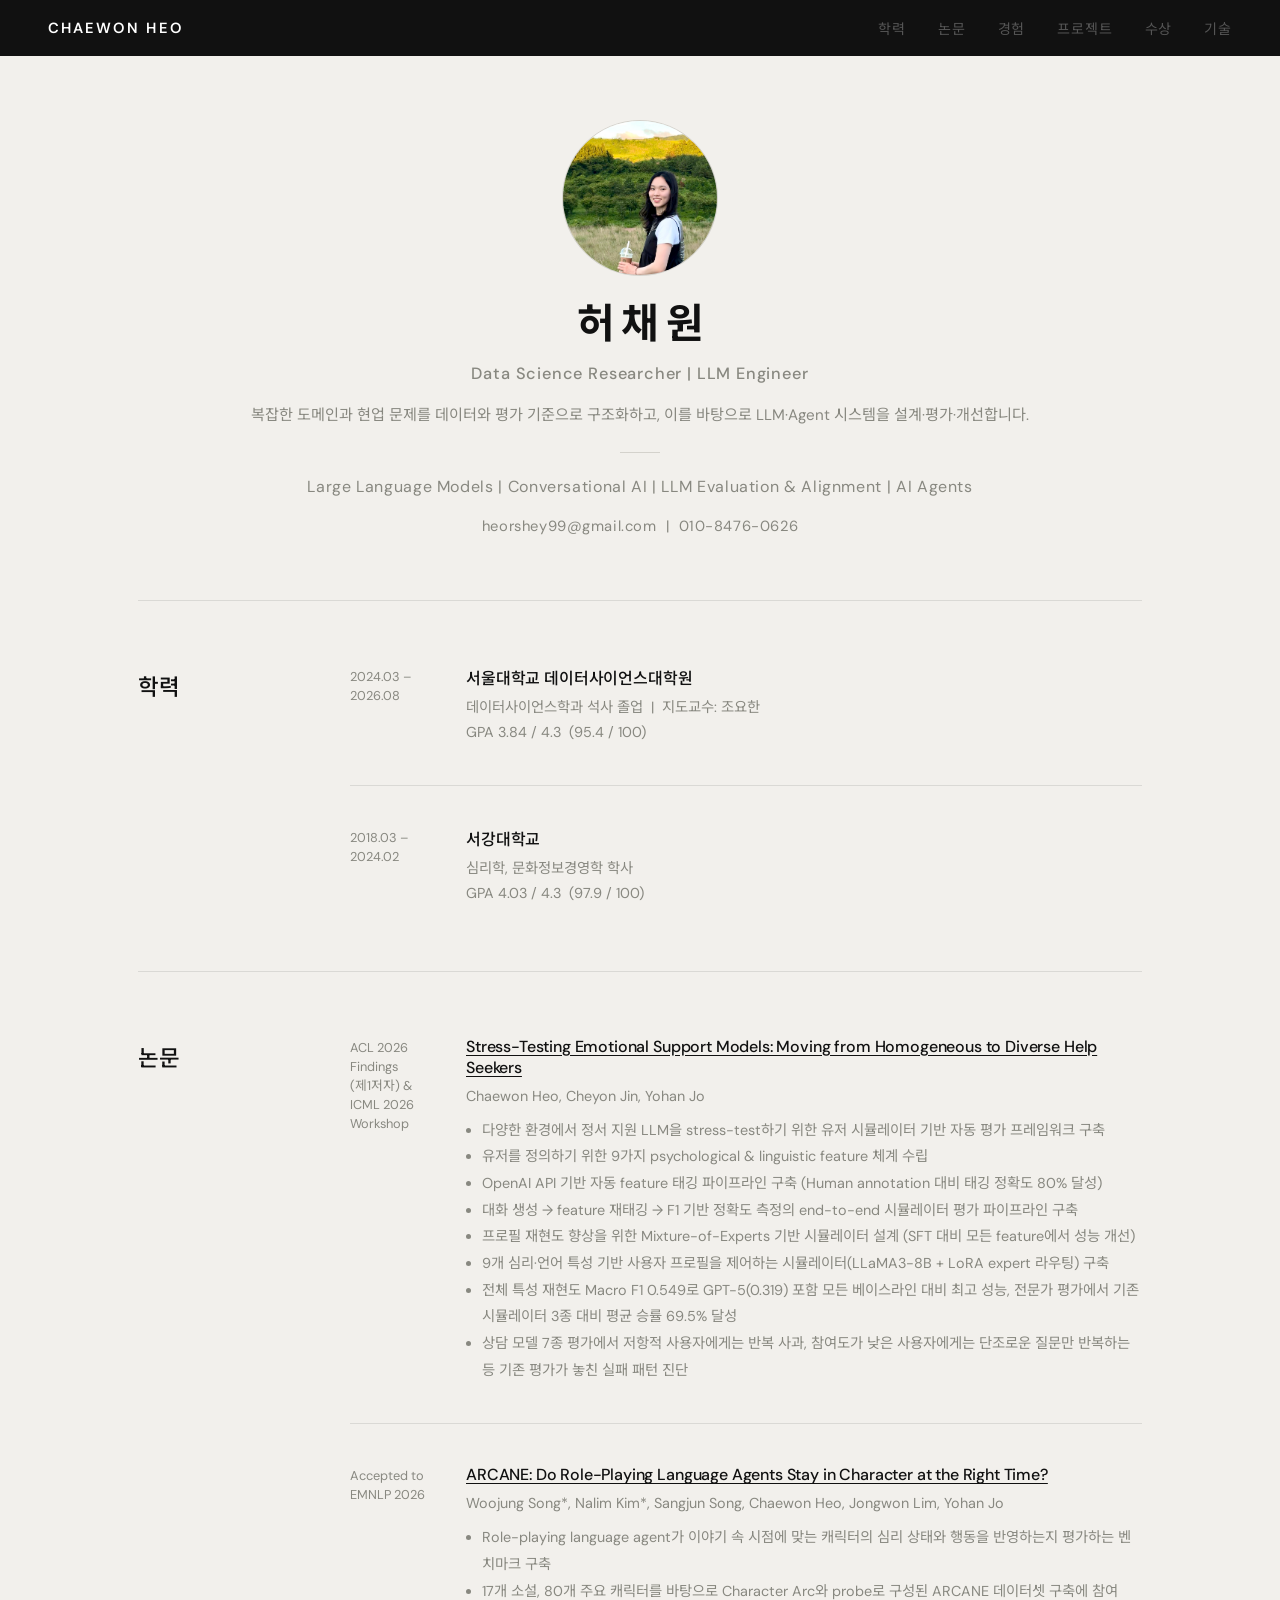
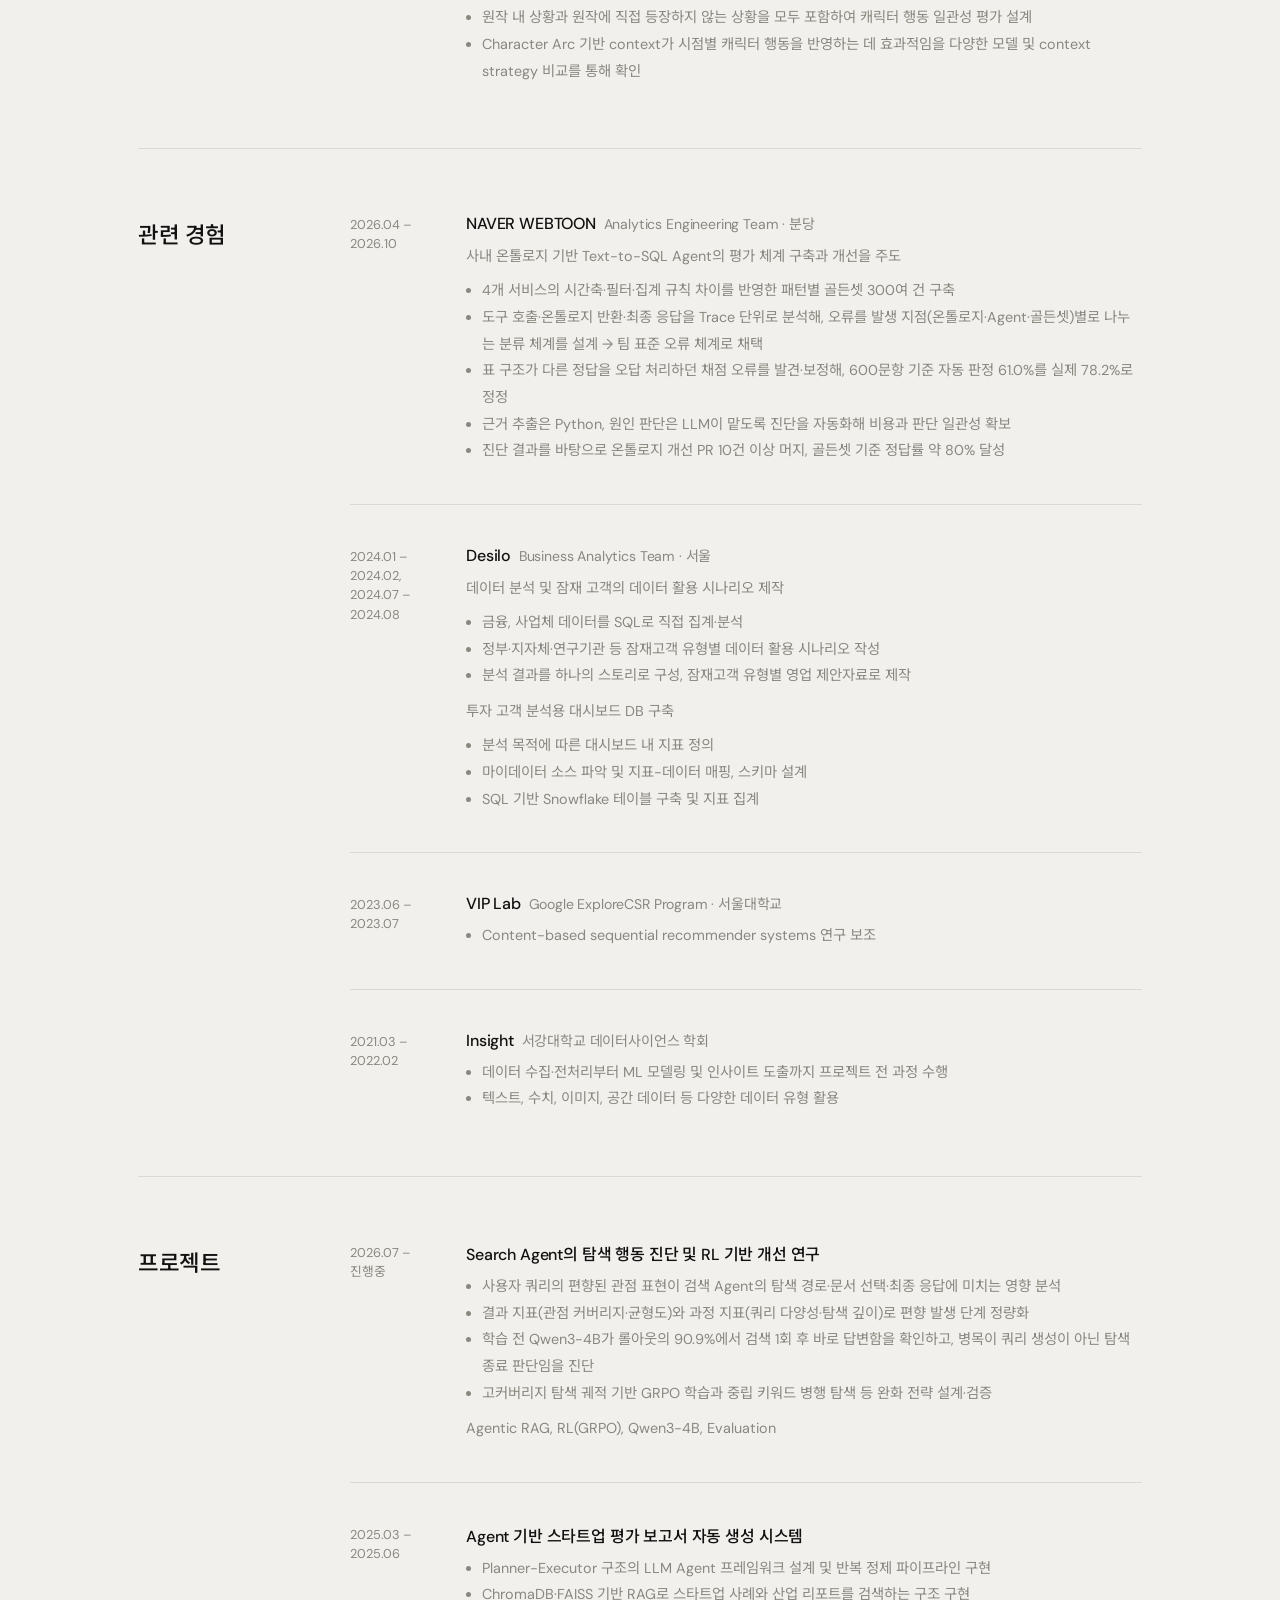
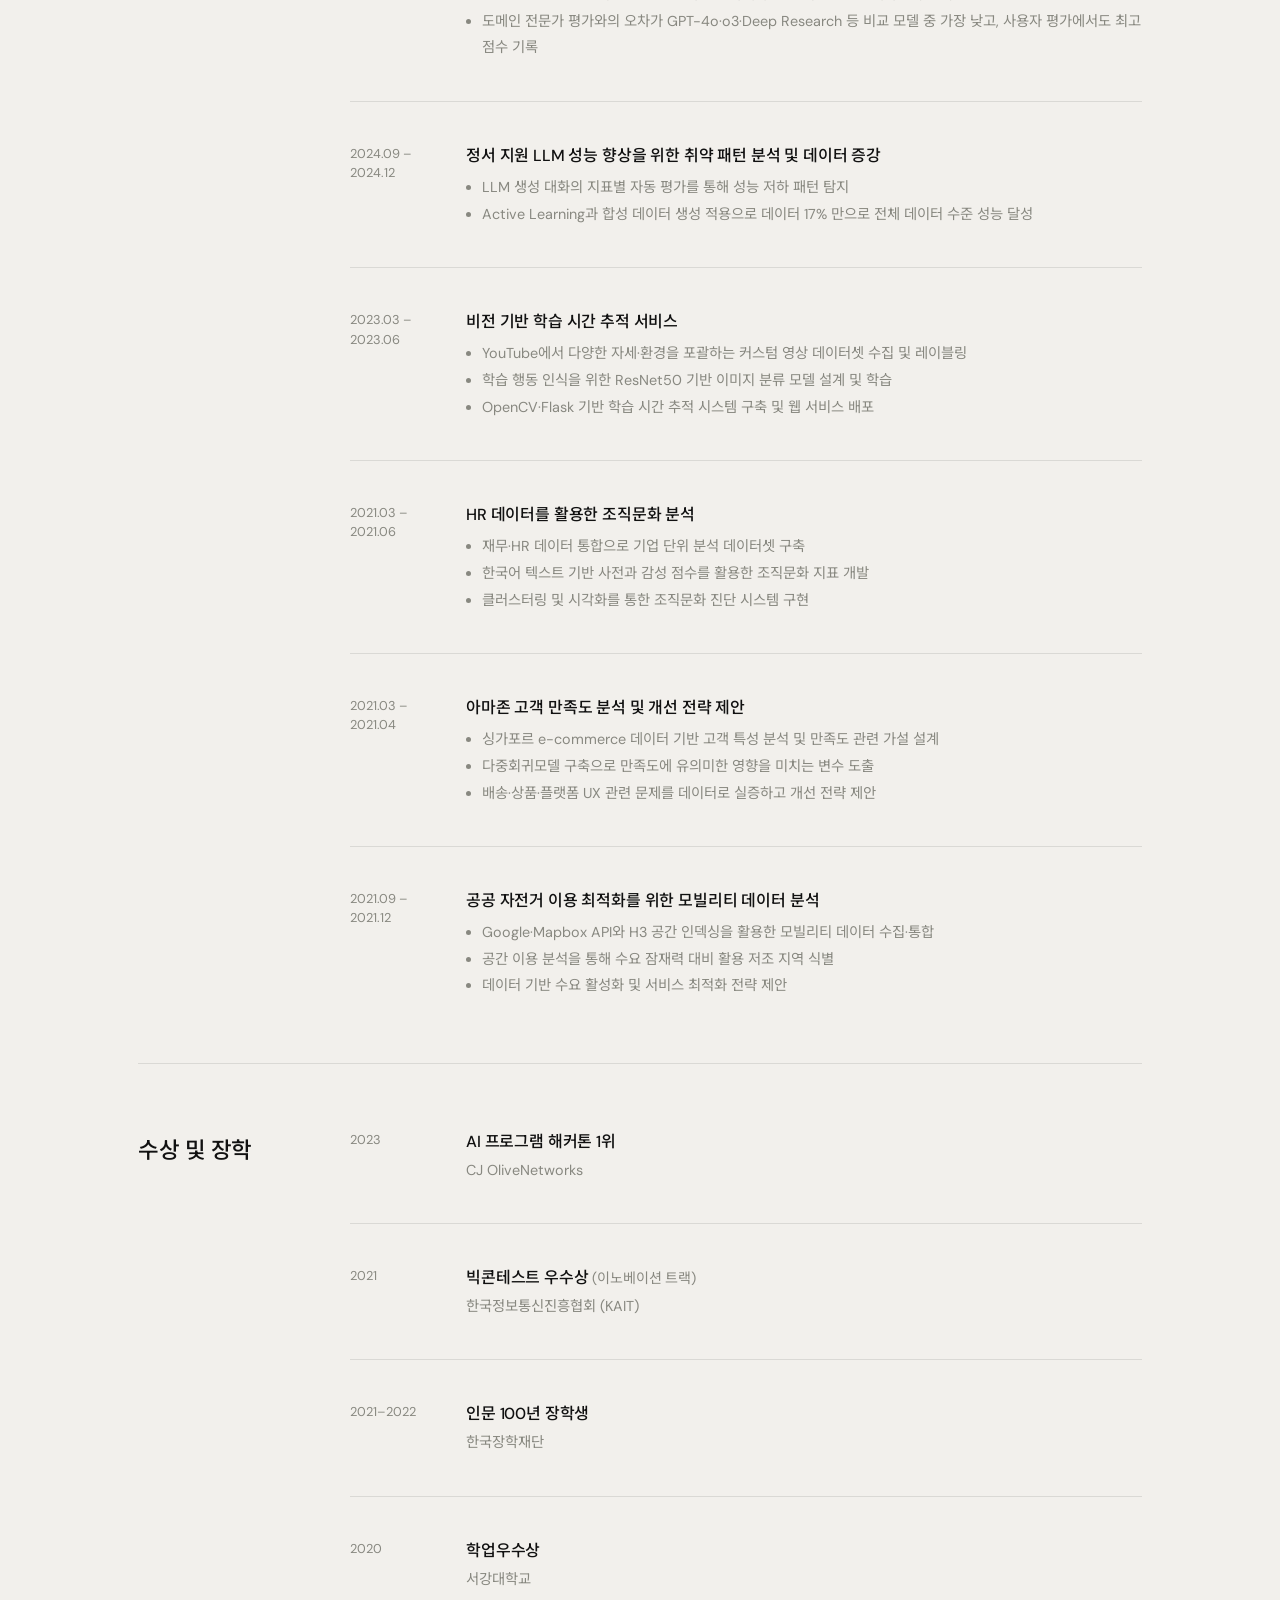
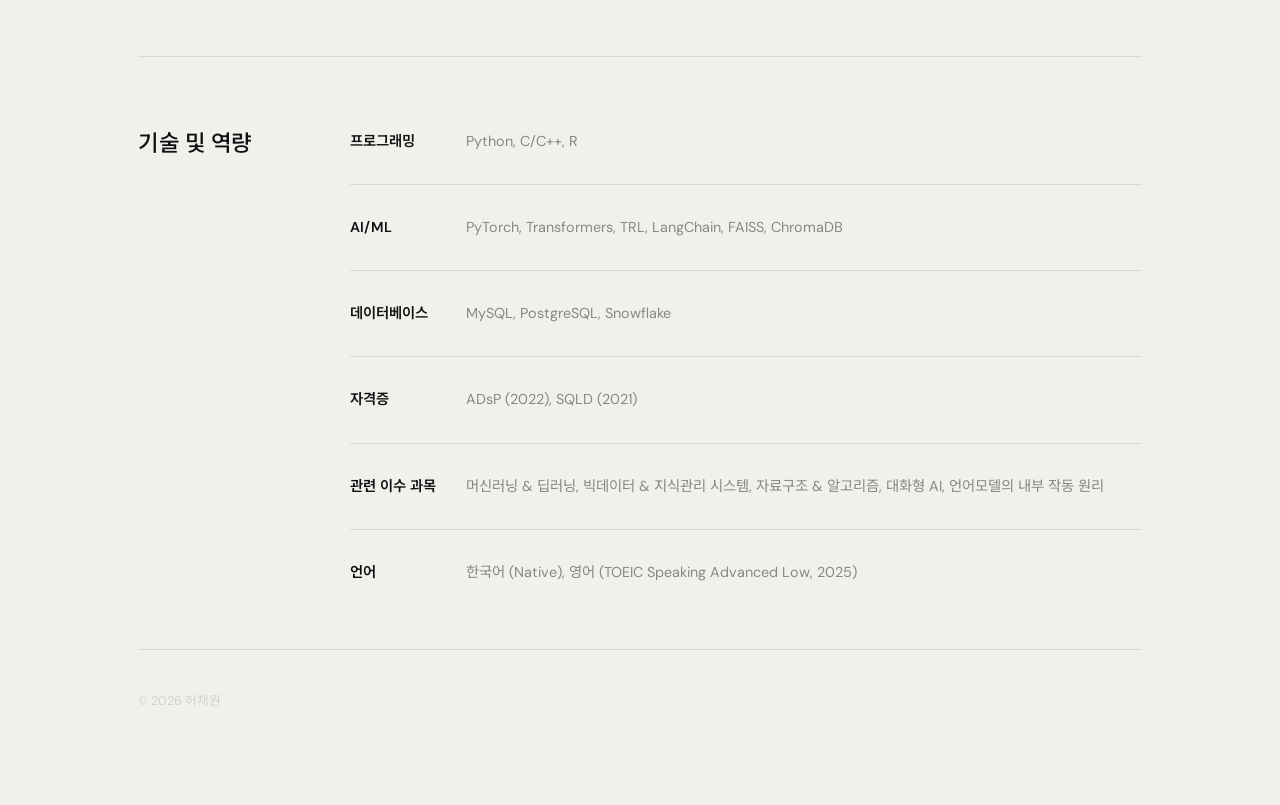
==== index.html @ d9adc451 "Update portfolio experience and project details" ====
<!DOCTYPE html>
<html lang="ko">
  <head>
    <meta charset="UTF-8" />
    <meta name="viewport" content="width=device-width, initial-scale=1.0" />
    <title>허채원 | Portfolio</title>
    <link rel="preconnect" href="https://fonts.googleapis.com" />
    <link rel="preconnect" href="https://fonts.gstatic.com" crossorigin />
    <link
      href="https://fonts.googleapis.com/css2?family=DM+Sans:opsz,wght@9..40,200;9..40,300;9..40,400;9..40,500&family=Noto+Sans+KR:wght@300;400;500&display=swap"
      rel="stylesheet"
    />
    <style>
      :root {
        --bg: #f2f0ec;
        --ink: #111111;
        --muted: #888880;
        --faint: #d4d2cc;
        --line: rgba(17, 17, 17, 0.1);
      }

      * {
        box-sizing: border-box;
        margin: 0;
        padding: 0;
      }

      html {
        scroll-behavior: smooth;
      }

      body {
        font-family: "DM Sans", "Noto Sans KR", sans-serif;
        background: var(--bg);
        color: var(--ink);
        overflow-x: hidden;
        -webkit-font-smoothing: antialiased;
      }

      a {
        color: inherit;
        text-decoration: none;
      }

      .topbar {
        position: sticky;
        top: 0;
        z-index: 20;
        background: var(--ink);
        display: flex;
        align-items: center;
        justify-content: space-between;
        padding: 0 48px;
        height: 56px;
      }

      .topbar-brand {
        font-size: 0.92rem;
        font-weight: 600;
        letter-spacing: 0.14em;
        text-transform: uppercase;
        color: #fff;
      }

      .topbar-links {
        display: flex;
        gap: 32px;
      }

      .topbar-links a {
        font-size: 0.88rem;
        letter-spacing: 0.06em;
        text-transform: uppercase;
        color: #555;
        transition: color 160ms;
      }

      .topbar-links a:hover,
      .topbar-links a.active {
        color: #fff;
      }

      .hero {
        background: var(--bg);
        padding: 64px 48px 60px;
        display: flex;
        flex-direction: column;
        align-items: center;
        text-align: center;
      }

      .hero-photo {
        width: 156px;
        height: 156px;
        border-radius: 999px;
        overflow: hidden;
        margin-bottom: 28px;
        border: 1px solid var(--faint);
      }

      .hero-photo img {
        width: 100%;
        height: 100%;
        object-fit: cover;
        object-position: center 22%;
        display: block;
      }

      .hero-name {
        font-size: clamp(2rem, 3.2vw, 2.7rem);
        font-weight: 700;
        letter-spacing: -0.02em;
        line-height: 1;
        color: var(--ink);
        margin-bottom: 18px;
      }

      .hero-role {
        font-size: 1.02rem;
        letter-spacing: 0.05em;
        color: var(--muted);
        font-weight: 500;
        margin-bottom: 20px;
      }

      .hero-intro {
        font-size: 0.95rem;
        color: var(--muted);
        font-weight: 400;
        line-height: 1.55;
        margin-bottom: 24px;
      }

      .hero-divider {
        width: 40px;
        height: 1px;
        background: var(--faint);
        margin-bottom: 20px;
      }

      .hero-sub {
        font-size: 1rem;
        color: var(--muted);
        line-height: 1.8;
        font-weight: 400;
        margin-bottom: 12px;
        white-space: nowrap;
        letter-spacing: 0.04em;
      }

      .hero-contact {
        font-size: 0.92rem;
        color: var(--muted);
        line-height: 1.8;
        font-weight: 400;
        letter-spacing: 0.04em;
      }

      .hero-contact a:hover {
        color: var(--ink);
      }

      .shell {
        max-width: 1100px;
        margin: 0 auto;
        padding: 0 48px 96px;
      }

      .section {
        padding: 64px 0;
        border-top: 1px solid var(--line);
        display: grid;
        grid-template-columns: 180px 1fr;
        gap: 32px;
        scroll-margin-top: 56px;
        opacity: 1;
        transform: none;
        transition: opacity 600ms ease, transform 600ms ease;
      }

      .section.will-animate {
        opacity: 0;
        transform: translateY(16px);
      }

      .section.visible {
        opacity: 1;
        transform: none;
      }

      .section-label {
        padding-top: 4px;
      }

      .section-label h2 {
        font-size: 1.4rem;
        font-weight: 500;
        letter-spacing: -0.02em;
      }

      .section-body {
        min-width: 0;
      }

      .tl-item {
        display: grid;
        grid-template-columns: 96px 1fr;
        gap: 20px;
        padding: 40px 0;
        border-top: 1px solid var(--line);
      }

      .tl-item:first-child {
        border-top: none;
        padding-top: 0;
      }

      .tl-item:last-child {
        padding-bottom: 0;
      }

      .tl-period {
        font-size: 0.8rem;
        color: var(--muted);
        line-height: 1.5;
        font-weight: 400;
        padding-top: 2px;
      }

      .tl-body h3 {
        font-size: 1rem;
        font-weight: 500;
        margin-bottom: 6px;
        letter-spacing: -0.01em;
      }

      .tl-body p {
        font-size: 0.9rem;
        color: var(--muted);
        line-height: 1.75;
        font-weight: 400;
      }

      .detail-list {
        margin: 8px 0 0 1.1em;
        padding: 0;
        color: var(--muted);
        font-size: 0.9rem;
        font-weight: 400;
        line-height: 1.85;
      }

      .subrole {
        margin-top: 10px;
        font-weight: 500;
        color: var(--ink);
        font-size: 0.88rem;
      }

      .meta-inline {
        font-weight: 400;
        color: var(--muted);
        font-size: 0.88rem;
      }

      #publications .tl-body h3 {
        cursor: pointer;
      }

      .publication-link {
        cursor: pointer;
      }

      .footer {
        border-top: 1px solid var(--line);
        padding-top: 40px;
        display: flex;
        justify-content: space-between;
        font-size: 0.8rem;
        color: var(--faint);
        font-weight: 400;
      }

      @media (max-width: 860px) {
        .topbar {
          padding: 0 24px;
        }

        .topbar-links {
          gap: 20px;
        }

        .hero {
          padding: 48px 24px 44px;
        }

        .hero-sub {
          white-space: normal;
        }

        .shell {
          padding: 0 24px 72px;
        }

        .section {
          grid-template-columns: 1fr;
          gap: 20px;
        }

        .tl-item {
          grid-template-columns: 80px 1fr;
          gap: 14px;
        }
      }

      @media (max-width: 560px) {
        .topbar-links {
          display: none;
        }

        .hero-sub {
          white-space: normal;
        }
      }
    </style>
  </head>
  <body>
    <nav class="topbar">
      <span class="topbar-brand">Chaewon Heo</span>
      <div class="topbar-links">
        <a href="#education">학력</a>
        <a href="#publications">논문</a>
        <a href="#experience">경험</a>
        <a href="#projects">프로젝트</a>
        <a href="#awards">수상</a>
        <a href="#skills">기술</a>
      </div>
    </nav>

    <div class="hero" id="top">
      <div class="hero-photo">
        <img src="me.png" alt="허채원 프로필 사진" />
      </div>
      <h1 class="hero-name">허 채 원</h1>
      <p class="hero-role">Data Science Researcher | LLM Engineer</p>
      <p class="hero-intro">
        복잡한 도메인과 현업 문제를 데이터와 평가 기준으로 구조화하고, 이를 바탕으로 LLM·Agent 시스템을 설계·평가·개선합니다.
      </p>
      <div class="hero-divider"></div>
      <p class="hero-sub">
        Large Language Models | Conversational AI | LLM Evaluation &amp; Alignment | AI Agents
      </p>
      <div class="hero-contact">
        <a href="mailto:heorshey99@gmail.com">heorshey99@gmail.com</a> &nbsp;|&nbsp;
        <span>010-8476-0626</span>
      </div>
    </div>

    <div class="shell">
      <section id="education" class="section">
        <div class="section-label"><h2>학력</h2></div>
        <div class="section-body">
          <div class="tl-item">
            <p class="tl-period">2024.03 –<br />2026.08</p>
            <div class="tl-body">
              <h3>서울대학교 데이터사이언스대학원</h3>
              <p>데이터사이언스학과 석사 졸업 &nbsp;|&nbsp; 지도교수: 조요한<br />GPA 3.84 / 4.3 &nbsp;(95.4 / 100)</p>
            </div>
          </div>
          <div class="tl-item">
            <p class="tl-period">2018.03 –<br />2024.02</p>
            <div class="tl-body">
              <h3>서강대학교</h3>
              <p>심리학, 문화정보경영학 학사<br />GPA 4.03 / 4.3 &nbsp;(97.9 / 100)</p>
            </div>
          </div>
        </div>
      </section>

      <section id="publications" class="section">
        <div class="section-label"><h2>논문</h2></div>
        <div class="section-body">
          <div class="tl-item">
            <p class="tl-period">ACL 2026 Findings<br />(제1저자) &amp;<br />ICML 2026 Workshop</p>
            <div class="tl-body">
              <h3>
                <a
                  class="publication-link"
                  href="https://arxiv.org/abs/2601.07698"
                  target="_blank"
                  rel="noreferrer"
                  style="color: inherit; text-decoration: underline; text-underline-offset: 3px;"
                >
                  Stress-Testing Emotional Support Models: Moving from Homogeneous to Diverse Help Seekers
                </a>
              </h3>
              <p style="margin-bottom: 8px;">Chaewon Heo, Cheyon Jin, Yohan Jo</p>
              <ul class="detail-list">
                <li>다양한 환경에서 정서 지원 LLM을 stress-test하기 위한 유저 시뮬레이터 기반 자동 평가 프레임워크 구축</li>
                <li>유저를 정의하기 위한 9가지 psychological &amp; linguistic feature 체계 수립</li>
                <li>OpenAI API 기반 자동 feature 태깅 파이프라인 구축 (Human annotation 대비 태깅 정확도 80% 달성)</li>
                <li>대화 생성 → feature 재태깅 → F1 기반 정확도 측정의 end-to-end 시뮬레이터 평가 파이프라인 구축</li>
                <li>프로필 재현도 향상을 위한 Mixture-of-Experts 기반 시뮬레이터 설계 (SFT 대비 모든 feature에서 성능 개선)</li>
                <li>9개 심리·언어 특성 기반 사용자 프로필을 제어하는 시뮬레이터(LLaMA3-8B + LoRA expert 라우팅) 구축</li>
                <li>전체 특성 재현도 Macro F1 0.549로 GPT-5(0.319) 포함 모든 베이스라인 대비 최고 성능, 전문가 평가에서 기존 시뮬레이터 3종 대비 평균 승률 69.5% 달성</li>
                <li>상담 모델 7종 평가에서 저항적 사용자에게는 반복 사과, 참여도가 낮은 사용자에게는 단조로운 질문만 반복하는 등 기존 평가가 놓친 실패 패턴 진단</li>
              </ul>
            </div>
          </div>
          <div class="tl-item">
            <p class="tl-period">Accepted to<br />EMNLP 2026</p>
            <div class="tl-body">
              <h3>
                <a
                  class="publication-link"
                  href="https://arxiv.org/abs/2606.05553"
                  target="_blank"
                  rel="noreferrer"
                  style="color: inherit; text-decoration: underline; text-underline-offset: 3px;"
                >
                  ARCANE: Do Role-Playing Language Agents Stay in Character at the Right Time?
                </a>
              </h3>
              <p style="margin-bottom: 8px;">Woojung Song*, Nalim Kim*, Sangjun Song, Chaewon Heo, Jongwon Lim, Yohan Jo</p>
              <ul class="detail-list">
                <li>Role-playing language agent가 이야기 속 시점에 맞는 캐릭터의 심리 상태와 행동을 반영하는지 평가하는 벤치마크 구축</li>
                <li>17개 소설, 80개 주요 캐릭터를 바탕으로 Character Arc와 probe로 구성된 ARCANE 데이터셋 구축에 참여</li>
                <li>원작 내 상황과 원작에 직접 등장하지 않는 상황을 모두 포함하여 캐릭터 행동 일관성 평가 설계</li>
                <li>Character Arc 기반 context가 시점별 캐릭터 행동을 반영하는 데 효과적임을 다양한 모델 및 context strategy 비교를 통해 확인</li>
              </ul>
            </div>
          </div>
        </div>
      </section>

      <section id="experience" class="section">
        <div class="section-label"><h2>관련 경험</h2></div>
        <div class="section-body">
          <div class="tl-item">
            <p class="tl-period">2026.04 –<br />2026.10</p>
            <div class="tl-body">
              <h3>NAVER WEBTOON &nbsp;<span class="meta-inline">Analytics Engineering Team · 분당</span></h3>
              <p class="subrole">사내 온톨로지 기반 Text-to-SQL Agent의 평가 체계 구축과 개선을 주도</p>
              <ul class="detail-list">
                <li>4개 서비스의 시간축·필터·집계 규칙 차이를 반영한 패턴별 골든셋 300여 건 구축</li>
                <li>도구 호출·온톨로지 반환·최종 응답을 Trace 단위로 분석해, 오류를 발생 지점(온톨로지·Agent·골든셋)별로 나누는 분류 체계를 설계 → 팀 표준 오류 체계로 채택</li>
                <li>표 구조가 다른 정답을 오답 처리하던 채점 오류를 발견·보정해, 600문항 기준 자동 판정 61.0%를 실제 78.2%로 정정</li>
                <li>근거 추출은 Python, 원인 판단은 LLM이 맡도록 진단을 자동화해 비용과 판단 일관성 확보</li>
                <li>진단 결과를 바탕으로 온톨로지 개선 PR 10건 이상 머지, 골든셋 기준 정답률 약 80% 달성</li>
              </ul>
            </div>
          </div>
          <div class="tl-item">
            <p class="tl-period">2024.01 – 2024.02,<br />2024.07 – 2024.08</p>
            <div class="tl-body">
              <h3>Desilo &nbsp;<span class="meta-inline">Business Analytics Team · 서울</span></h3>
              <p class="subrole">데이터 분석 및 잠재 고객의 데이터 활용 시나리오 제작</p>
              <ul class="detail-list">
                <li>금융, 사업체 데이터를 SQL로 직접 집계·분석</li>
                <li>정부·지자체·연구기관 등 잠재고객 유형별 데이터 활용 시나리오 작성</li>
                <li>분석 결과를 하나의 스토리로 구성, 잠재고객 유형별 영업 제안자료로 제작</li>
              </ul>
              <p class="subrole">투자 고객 분석용 대시보드 DB 구축</p>
              <ul class="detail-list">
                <li>분석 목적에 따른 대시보드 내 지표 정의</li>
                <li>마이데이터 소스 파악 및 지표-데이터 매핑, 스키마 설계</li>
                <li>SQL 기반 Snowflake 테이블 구축 및 지표 집계</li>
              </ul>
            </div>
          </div>
          <div class="tl-item">
            <p class="tl-period">2023.06 –<br />2023.07</p>
            <div class="tl-body">
              <h3>VIP Lab &nbsp;<span class="meta-inline">Google ExploreCSR Program · 서울대학교</span></h3>
              <ul class="detail-list">
                <li>Content-based sequential recommender systems 연구 보조</li>
              </ul>
            </div>
          </div>
          <div class="tl-item">
            <p class="tl-period">2021.03 –<br />2022.02</p>
            <div class="tl-body">
              <h3>Insight &nbsp;<span class="meta-inline">서강대학교 데이터사이언스 학회</span></h3>
              <ul class="detail-list">
                <li>데이터 수집·전처리부터 ML 모델링 및 인사이트 도출까지 프로젝트 전 과정 수행</li>
                <li>텍스트, 수치, 이미지, 공간 데이터 등 다양한 데이터 유형 활용</li>
              </ul>
            </div>
          </div>
        </div>
      </section>

      <section id="projects" class="section">
        <div class="section-label"><h2>프로젝트</h2></div>
        <div class="section-body">
          <div class="tl-item">
            <p class="tl-period">2026.07 –<br />진행중</p>
            <div class="tl-body">
              <h3>Search Agent의 탐색 행동 진단 및 RL 기반 개선 연구</h3>
              <ul class="detail-list">
                <li>사용자 쿼리의 편향된 관점 표현이 검색 Agent의 탐색 경로·문서 선택·최종 응답에 미치는 영향 분석</li>
                <li>결과 지표(관점 커버리지·균형도)와 과정 지표(쿼리 다양성·탐색 깊이)로 편향 발생 단계 정량화</li>
                <li>학습 전 Qwen3-4B가 롤아웃의 90.9%에서 검색 1회 후 바로 답변함을 확인하고, 병목이 쿼리 생성이 아닌 탐색 종료 판단임을 진단</li>
                <li>고커버리지 탐색 궤적 기반 GRPO 학습과 중립 키워드 병행 탐색 등 완화 전략 설계·검증</li>
              </ul>
              <p class="subrole">Agentic RAG, RL(GRPO), Qwen3-4B, Evaluation</p>
            </div>
          </div>
          <div class="tl-item">
            <p class="tl-period">2025.03 –<br />2025.06</p>
            <div class="tl-body">
              <h3>Agent 기반 스타트업 평가 보고서 자동 생성 시스템</h3>
              <ul class="detail-list">
                <li>Planner-Executor 구조의 LLM Agent 프레임워크 설계 및 반복 정제 파이프라인 구현</li>
                <li>ChromaDB·FAISS 기반 RAG로 스타트업 사례와 산업 리포트를 검색하는 구조 구현</li>
                <li>도메인 전문가 평가와의 오차가 GPT-4o·o3·Deep Research 등 비교 모델 중 가장 낮고, 사용자 평가에서도 최고 점수 기록</li>
              </ul>
            </div>
          </div>
          <div class="tl-item">
            <p class="tl-period">2024.09 –<br />2024.12</p>
            <div class="tl-body">
              <h3>정서 지원 LLM 성능 향상을 위한 취약 패턴 분석 및 데이터 증강</h3>
              <ul class="detail-list">
                <li>LLM 생성 대화의 지표별 자동 평가를 통해 성능 저하 패턴 탐지</li>
                <li>Active Learning과 합성 데이터 생성 적용으로 데이터 17% 만으로 전체 데이터 수준 성능 달성</li>
              </ul>
            </div>
          </div>
          <div class="tl-item">
            <p class="tl-period">2023.03 –<br />2023.06</p>
            <div class="tl-body">
              <h3>비전 기반 학습 시간 추적 서비스</h3>
              <ul class="detail-list">
                <li>YouTube에서 다양한 자세·환경을 포괄하는 커스텀 영상 데이터셋 수집 및 레이블링</li>
                <li>학습 행동 인식을 위한 ResNet50 기반 이미지 분류 모델 설계 및 학습</li>
                <li>OpenCV·Flask 기반 학습 시간 추적 시스템 구축 및 웹 서비스 배포</li>
              </ul>
            </div>
          </div>
          <div class="tl-item">
            <p class="tl-period">2021.03 –<br />2021.06</p>
            <div class="tl-body">
              <h3>HR 데이터를 활용한 조직문화 분석</h3>
              <ul class="detail-list">
                <li>재무·HR 데이터 통합으로 기업 단위 분석 데이터셋 구축</li>
                <li>한국어 텍스트 기반 사전과 감성 점수를 활용한 조직문화 지표 개발</li>
                <li>클러스터링 및 시각화를 통한 조직문화 진단 시스템 구현</li>
              </ul>
            </div>
          </div>
          <div class="tl-item">
            <p class="tl-period">2021.03 –<br />2021.04</p>
            <div class="tl-body">
              <h3>아마존 고객 만족도 분석 및 개선 전략 제안</h3>
              <ul class="detail-list">
                <li>싱가포르 e-commerce 데이터 기반 고객 특성 분석 및 만족도 관련 가설 설계</li>
                <li>다중회귀모델 구축으로 만족도에 유의미한 영향을 미치는 변수 도출</li>
                <li>배송·상품·플랫폼 UX 관련 문제를 데이터로 실증하고 개선 전략 제안</li>
              </ul>
            </div>
          </div>
          <div class="tl-item">
            <p class="tl-period">2021.09 –<br />2021.12</p>
            <div class="tl-body">
              <h3>공공 자전거 이용 최적화를 위한 모빌리티 데이터 분석</h3>
              <ul class="detail-list">
                <li>Google·Mapbox API와 H3 공간 인덱싱을 활용한 모빌리티 데이터 수집·통합</li>
                <li>공간 이용 분석을 통해 수요 잠재력 대비 활용 저조 지역 식별</li>
                <li>데이터 기반 수요 활성화 및 서비스 최적화 전략 제안</li>
              </ul>
            </div>
          </div>
        </div>
      </section>

      <section id="awards" class="section">
        <div class="section-label"><h2>수상 및 장학</h2></div>
        <div class="section-body">
          <div class="tl-item">
            <p class="tl-period">2023</p>
            <div class="tl-body">
              <h3>AI 프로그램 해커톤 1위</h3>
              <p>CJ OliveNetworks</p>
            </div>
          </div>
          <div class="tl-item">
            <p class="tl-period">2021</p>
            <div class="tl-body">
              <h3>빅콘테스트 우수상 <span class="meta-inline">(이노베이션 트랙)</span></h3>
              <p>한국정보통신진흥협회 (KAIT)</p>
            </div>
          </div>
          <div class="tl-item">
            <p class="tl-period">2021–2022</p>
            <div class="tl-body">
              <h3>인문 100년 장학생</h3>
              <p>한국장학재단</p>
            </div>
          </div>
          <div class="tl-item">
            <p class="tl-period">2020</p>
            <div class="tl-body">
              <h3>학업우수상</h3>
              <p>서강대학교</p>
            </div>
          </div>
        </div>
      </section>

      <section id="skills" class="section">
        <div class="section-label"><h2>기술 및 역량</h2></div>
        <div class="section-body">
          <div class="tl-item" style="padding: 8px 0 30px;">
            <p class="tl-period" style="font-weight: 600; color: var(--ink); font-size: 0.9rem;">프로그래밍</p>
            <div class="tl-body"><p>Python, C/C++, R</p></div>
          </div>
          <div class="tl-item" style="padding: 30px 0;">
            <p class="tl-period" style="font-weight: 600; color: var(--ink); font-size: 0.9rem;">AI/ML</p>
            <div class="tl-body"><p>PyTorch, Transformers, TRL, LangChain, FAISS, ChromaDB</p></div>
          </div>
          <div class="tl-item" style="padding: 30px 0;">
            <p class="tl-period" style="font-weight: 600; color: var(--ink); font-size: 0.9rem;">데이터베이스</p>
            <div class="tl-body"><p>MySQL, PostgreSQL, Snowflake</p></div>
          </div>
          <div class="tl-item" style="padding: 30px 0;">
            <p class="tl-period" style="font-weight: 600; color: var(--ink); font-size: 0.9rem;">자격증</p>
            <div class="tl-body"><p>ADsP (2022), SQLD (2021)</p></div>
          </div>
          <div class="tl-item" style="padding: 30px 0;">
            <p class="tl-period" style="font-weight: 600; color: var(--ink); font-size: 0.9rem;">관련 이수 과목</p>
            <div class="tl-body"><p>머신러닝 &amp; 딥러닝, 빅데이터 &amp; 지식관리 시스템, 자료구조 &amp; 알고리즘, 대화형 AI, 언어모델의 내부 작동 원리</p></div>
          </div>
          <div class="tl-item" style="padding: 30px 0 0;">
            <p class="tl-period" style="font-weight: 600; color: var(--ink); font-size: 0.9rem;">언어</p>
            <div class="tl-body"><p>한국어 (Native), 영어 (TOEIC Speaking Advanced Low, 2025)</p></div>
          </div>
        </div>
      </section>

      <footer class="footer">
        <span>© 2026 허채원</span>
      </footer>
    </div>

    <script>
      const observer = new IntersectionObserver(
        (entries) => {
          entries.forEach((entry) => {
            if (entry.isIntersecting) {
              entry.target.classList.add("visible");
            }
          });
        },
        { threshold: 0.07 }
      );

      document.querySelectorAll(".section").forEach((section) => {
        section.classList.add("will-animate");
        observer.observe(section);
      });

      const links = document.querySelectorAll(".topbar-links a");
      const sections = document.querySelectorAll("section[id]");

      window.addEventListener("scroll", () => {
        let current = "";
        sections.forEach((section) => {
          if (window.scrollY >= section.offsetTop - 70) {
            current = section.id;
          }
        });

        links.forEach((link) => {
          link.classList.toggle("active", link.getAttribute("href") === `#${current}`);
        });
      });
    </script>
  </body>
</html>
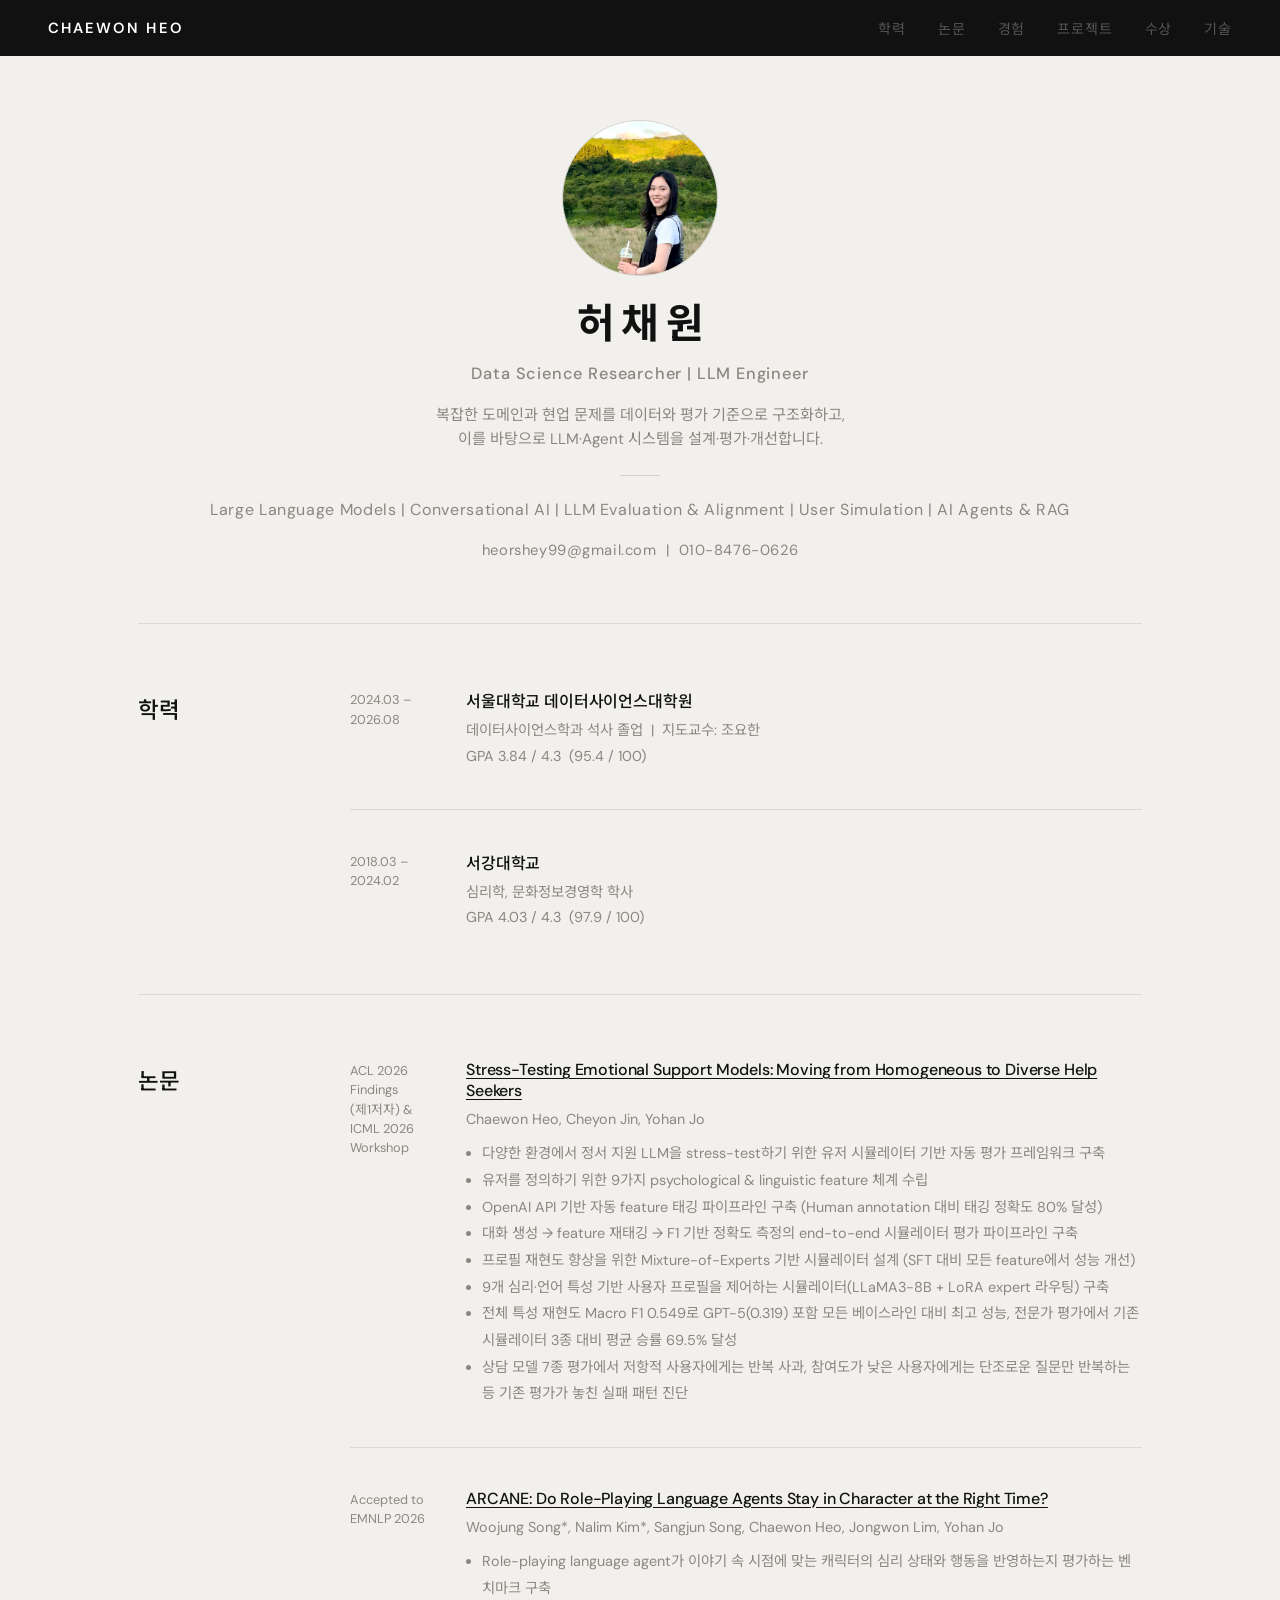
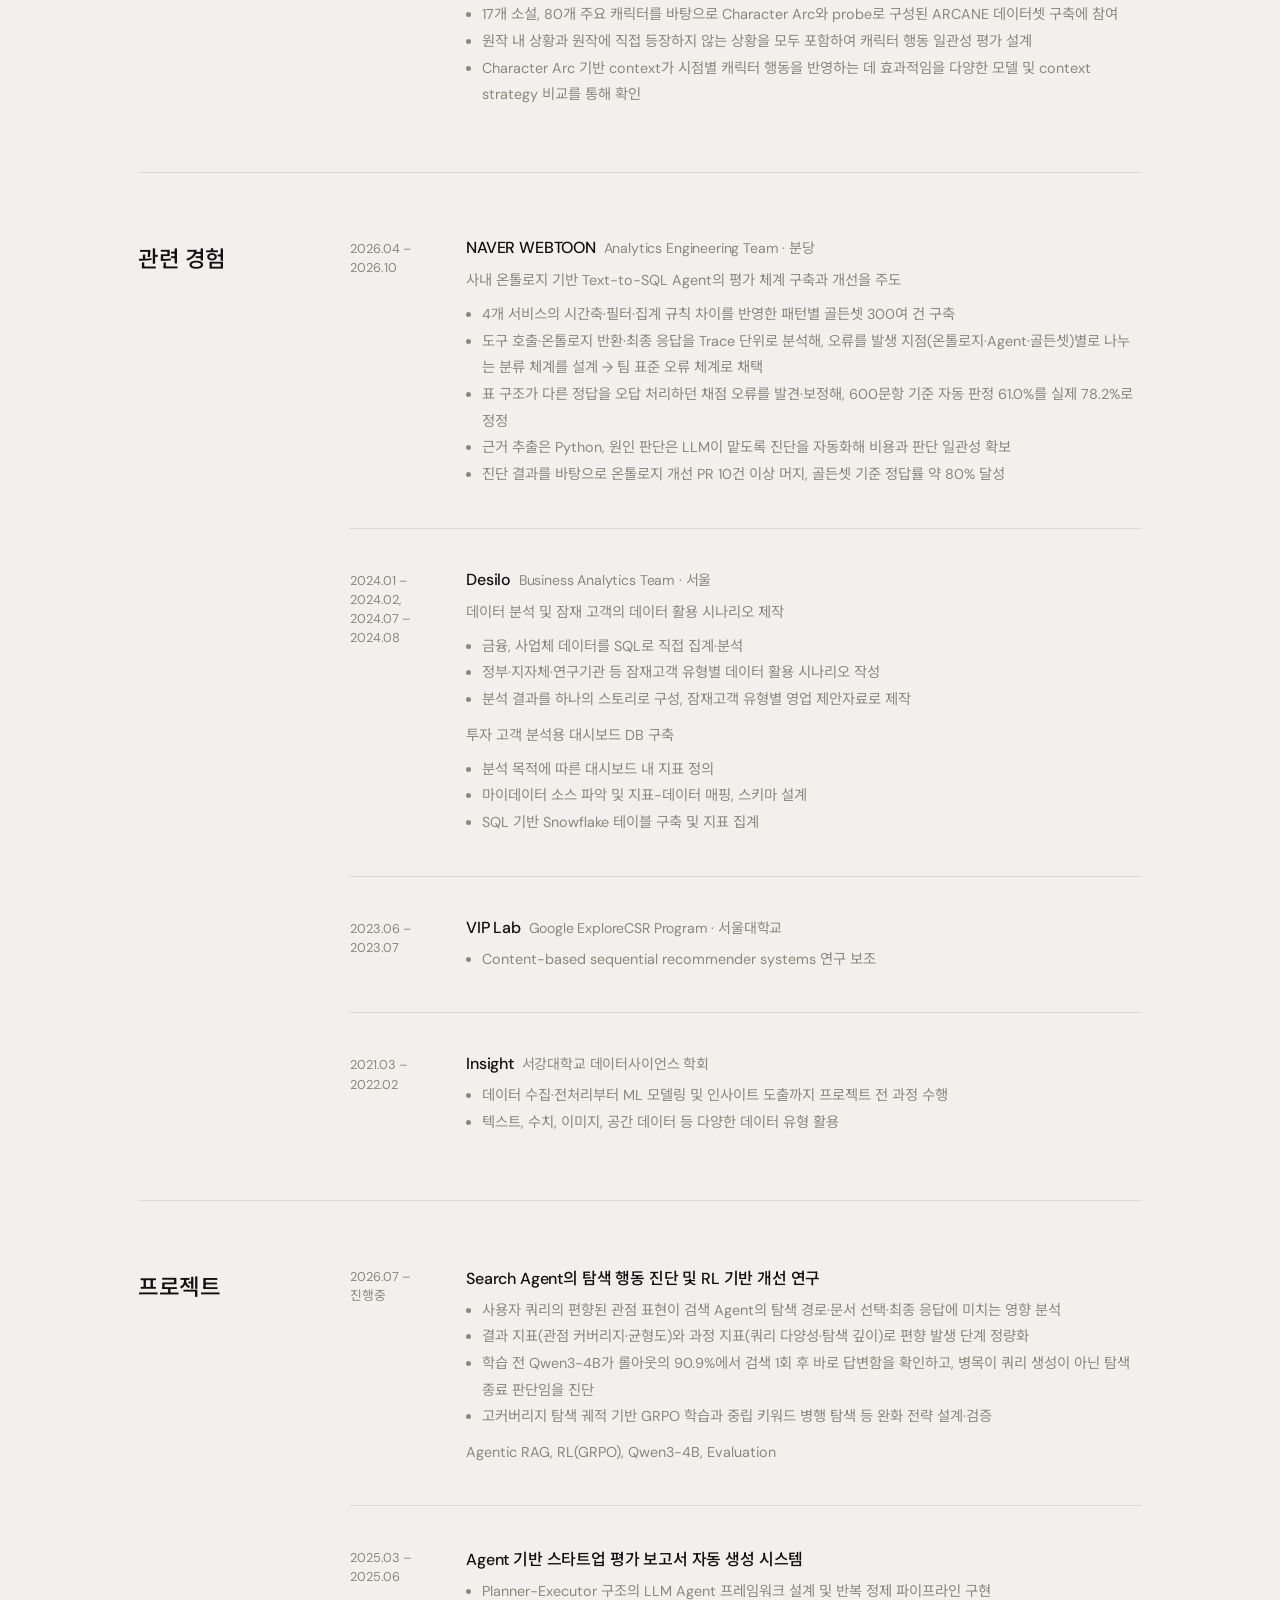
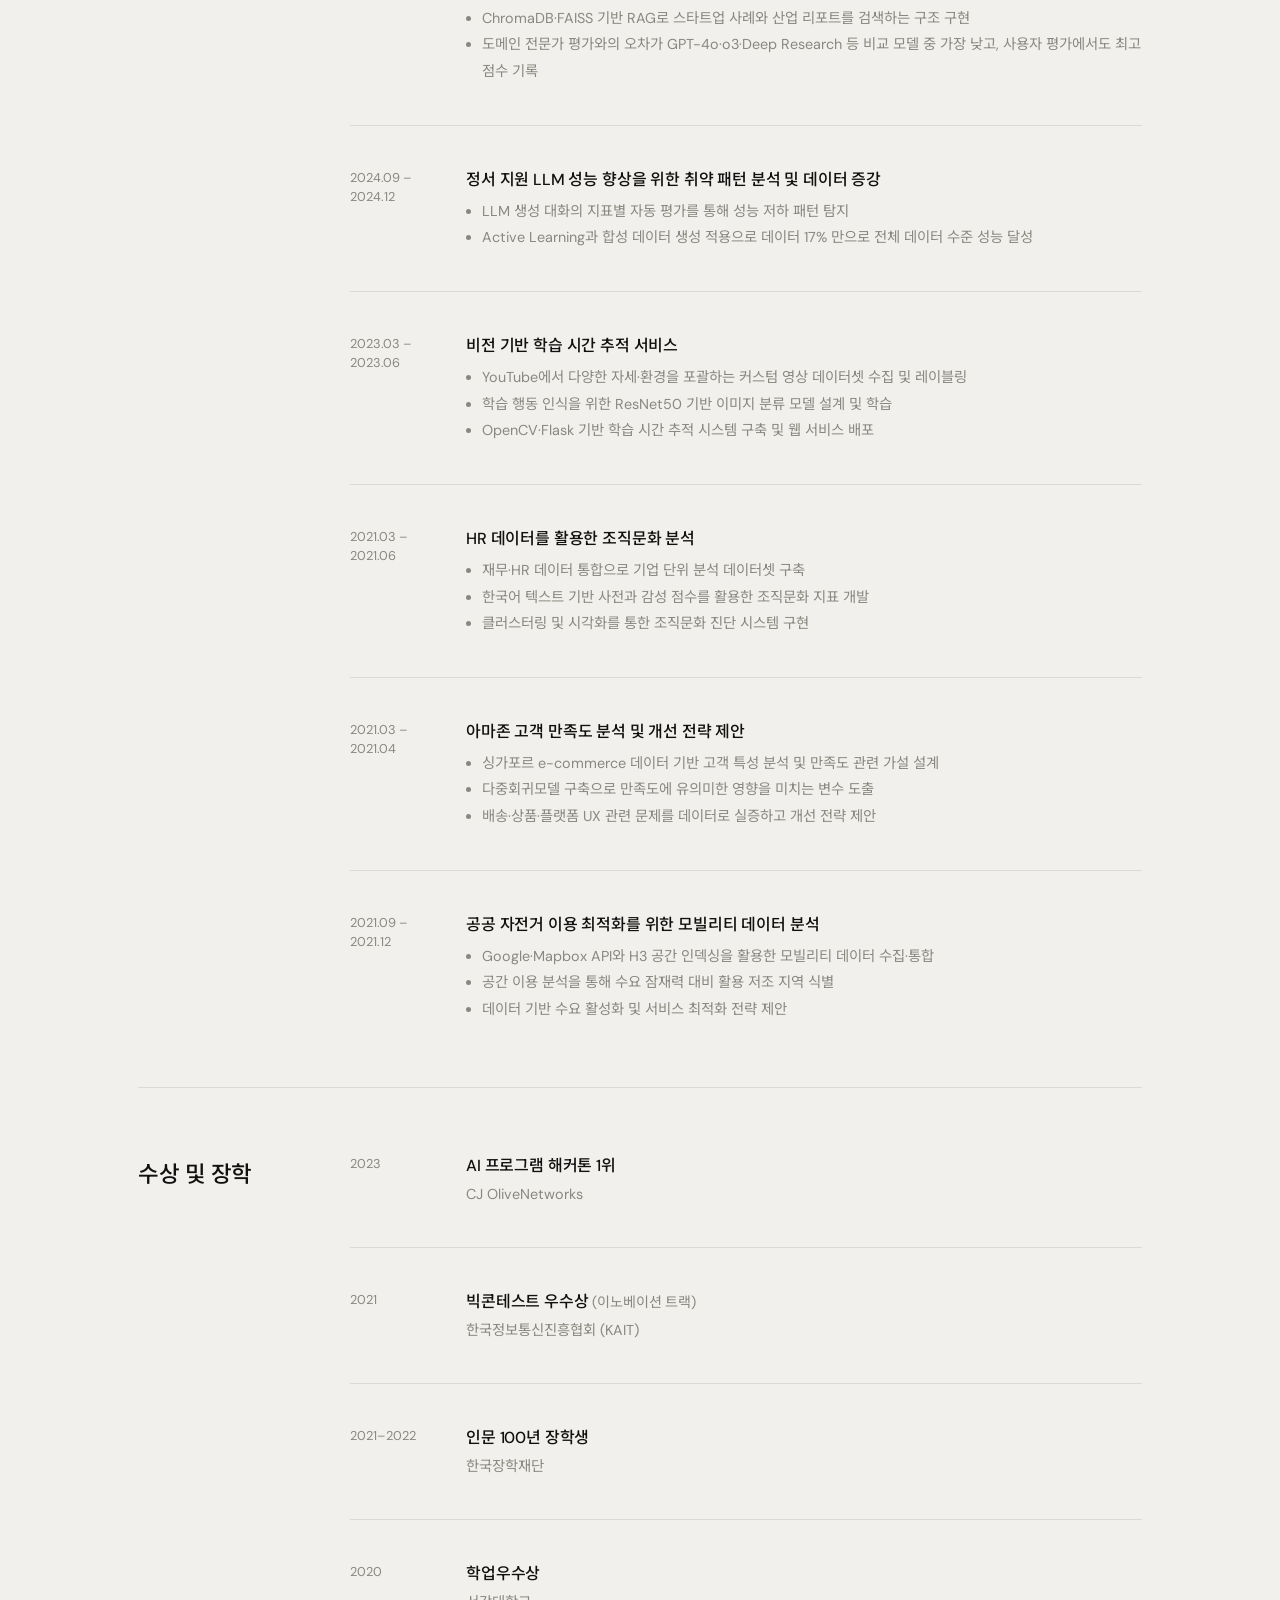
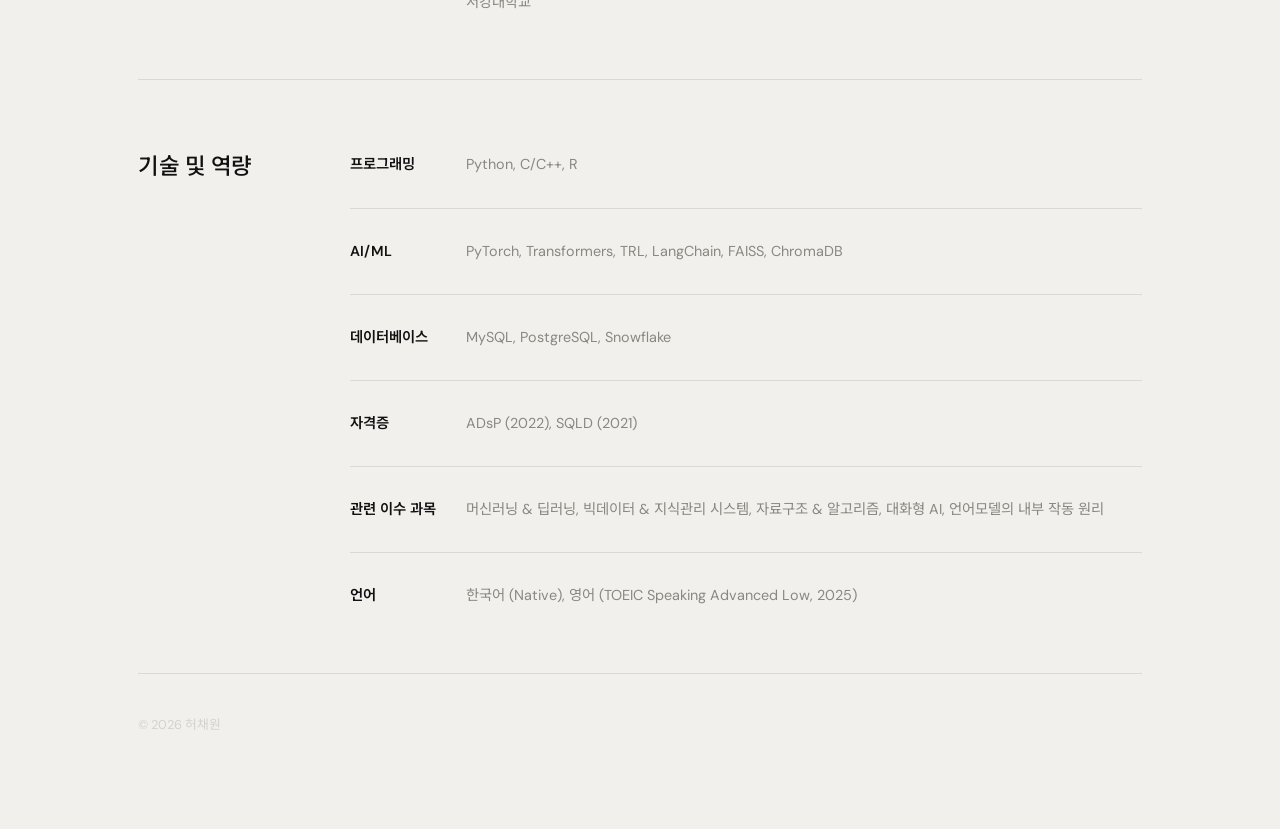
==== commit fc89ec89: "Refine portfolio introduction" ====
--- a/index.html
+++ b/index.html
@@ -344,11 +344,11 @@
       <h1 class="hero-name">허 채 원</h1>
       <p class="hero-role">Data Science Researcher | LLM Engineer</p>
       <p class="hero-intro">
-        복잡한 도메인과 현업 문제를 데이터와 평가 기준으로 구조화하고, 이를 바탕으로 LLM·Agent 시스템을 설계·평가·개선합니다.
+        복잡한 도메인과 현업 문제를 데이터와 평가 기준으로 구조화하고,<br />이를 바탕으로 LLM·Agent 시스템을 설계·평가·개선합니다.
       </p>
       <div class="hero-divider"></div>
       <p class="hero-sub">
-        Large Language Models | Conversational AI | LLM Evaluation &amp; Alignment | AI Agents
+        Large Language Models | Conversational AI | LLM Evaluation &amp; Alignment | User Simulation | AI Agents &amp; RAG
       </p>
       <div class="hero-contact">
         <a href="mailto:heorshey99@gmail.com">heorshey99@gmail.com</a> &nbsp;|&nbsp;
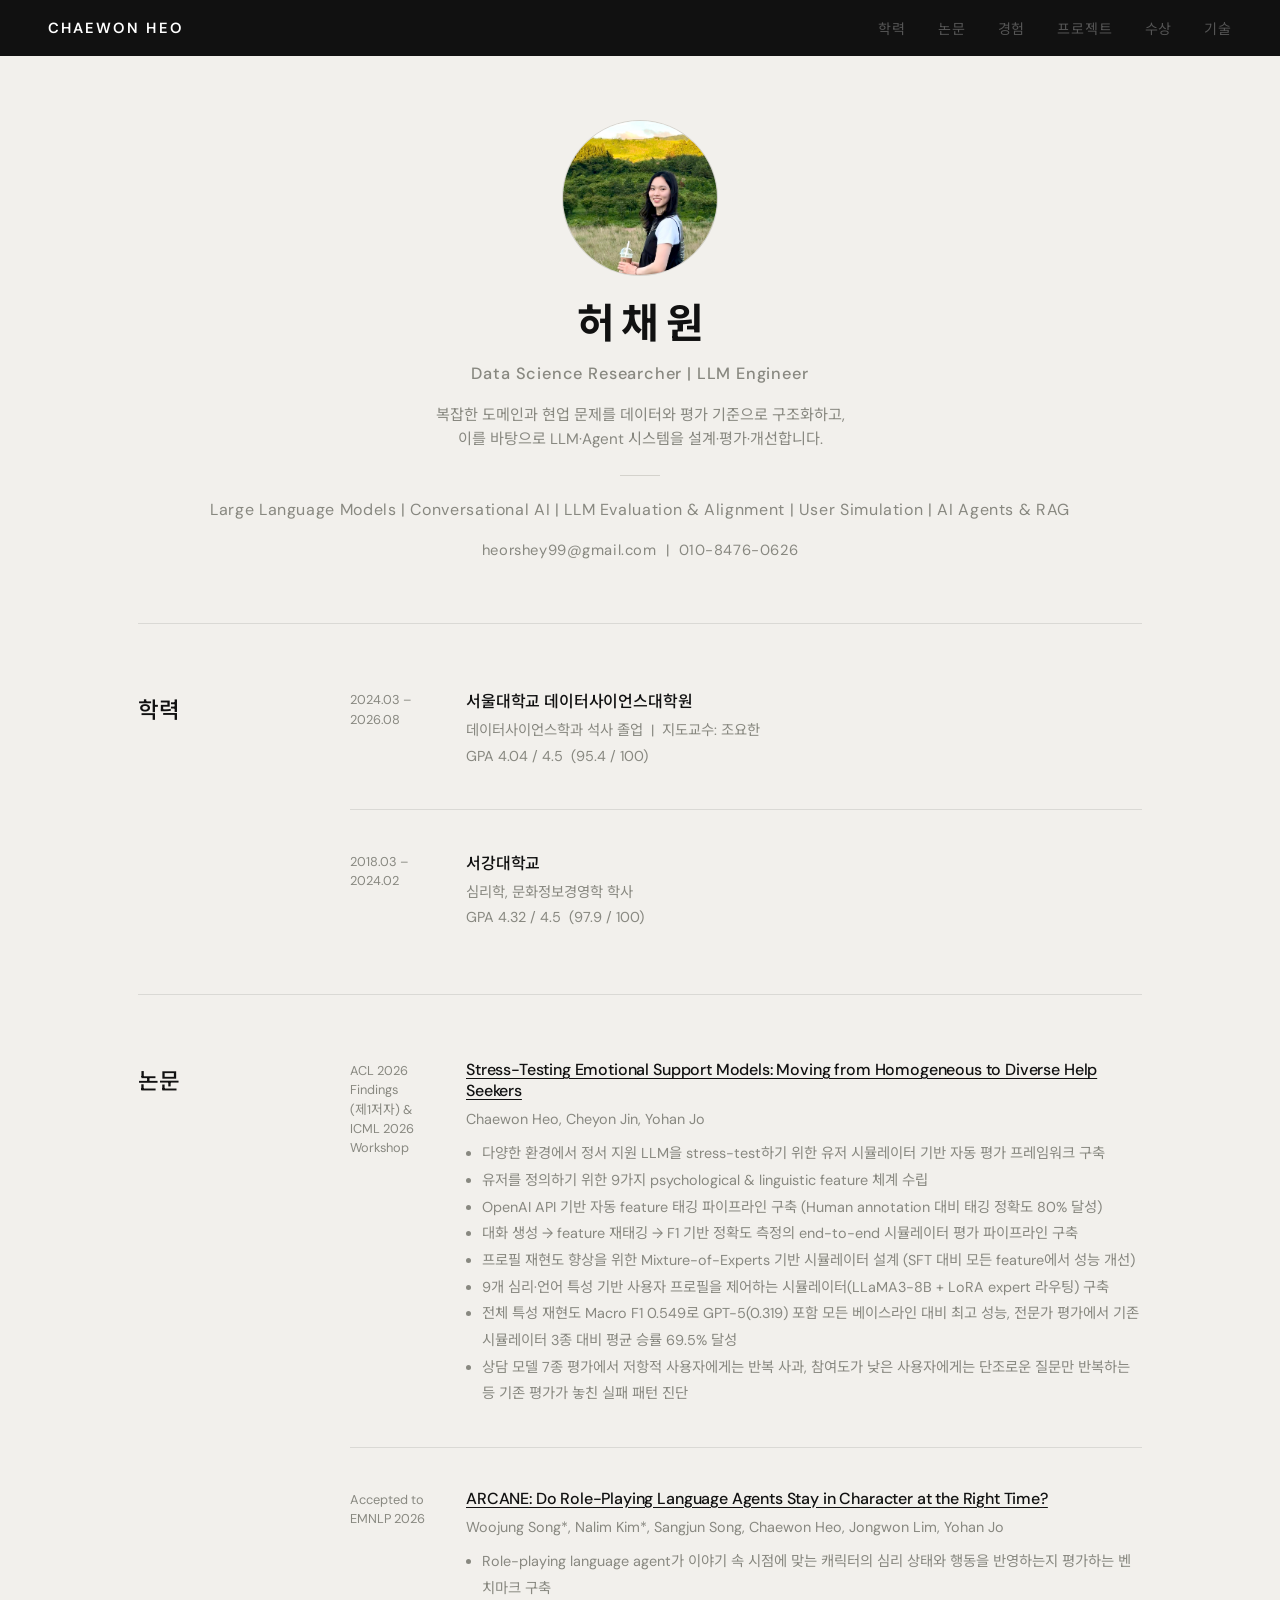
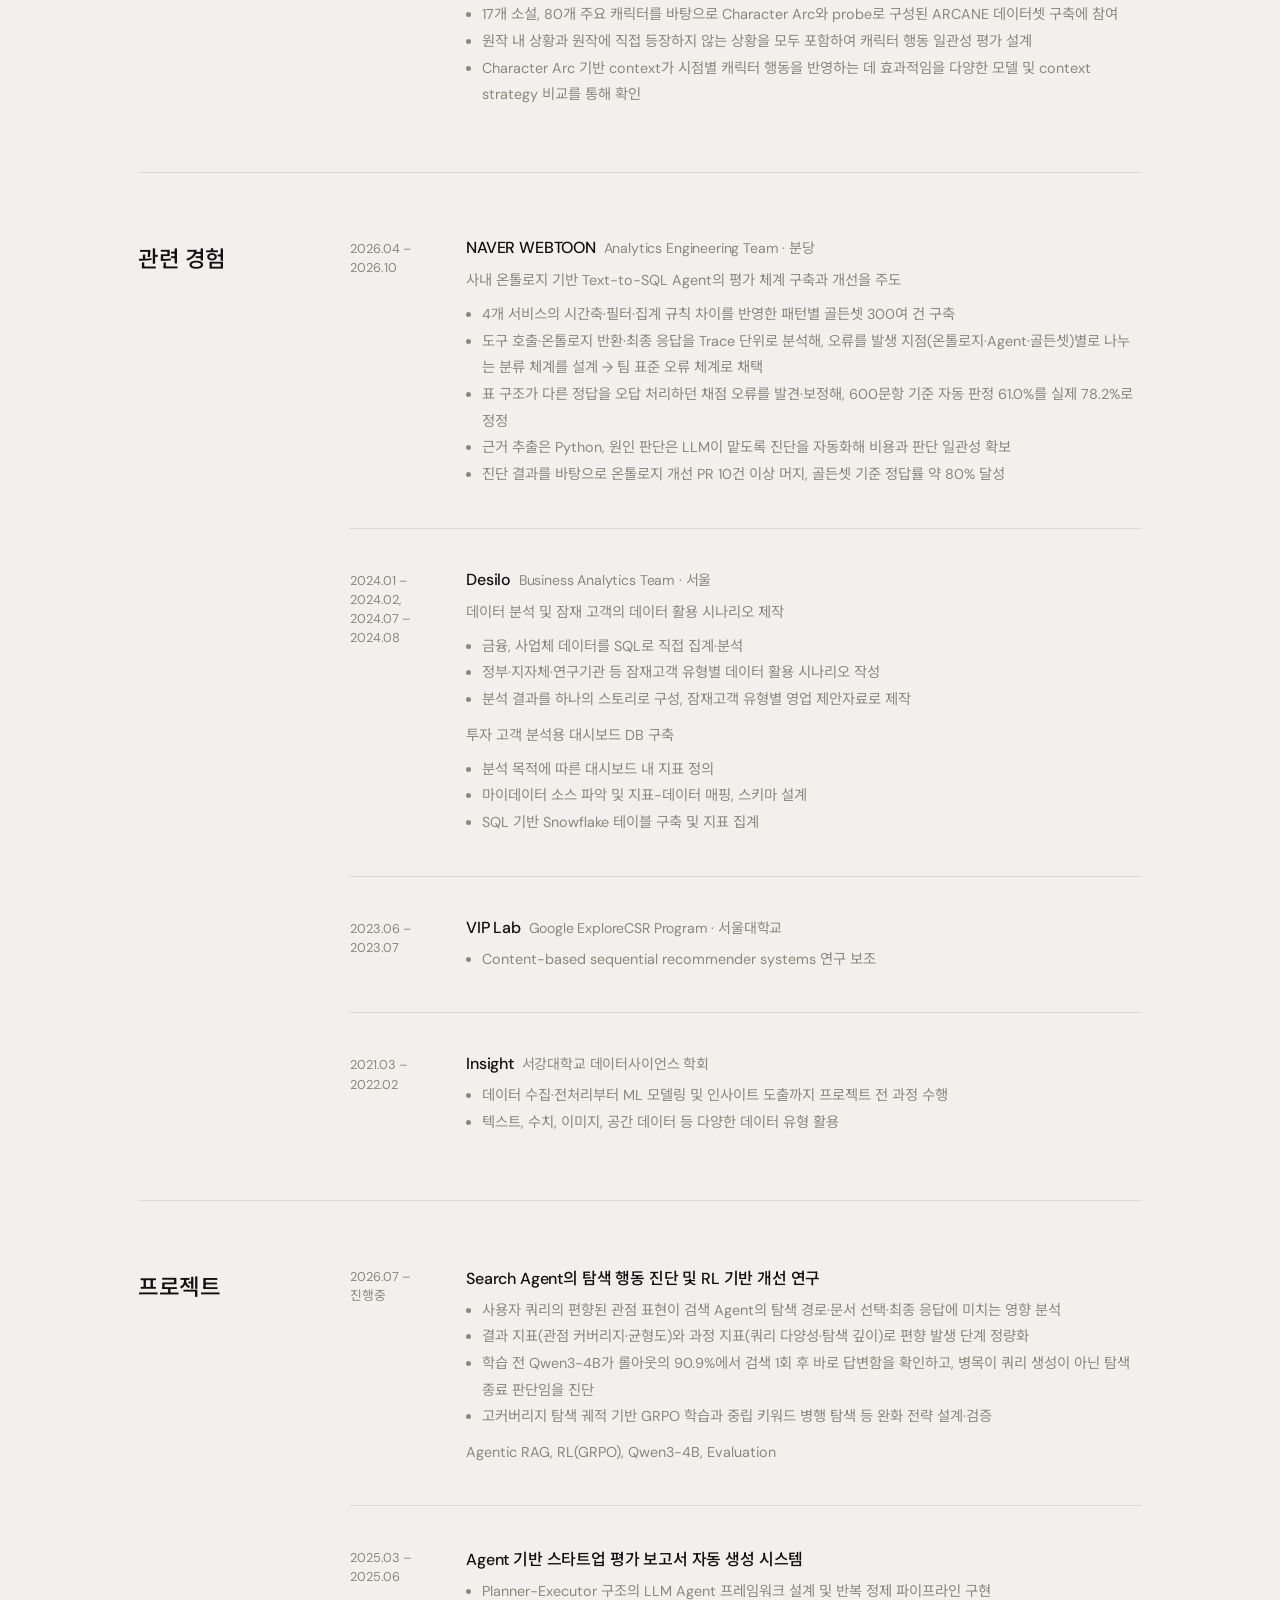
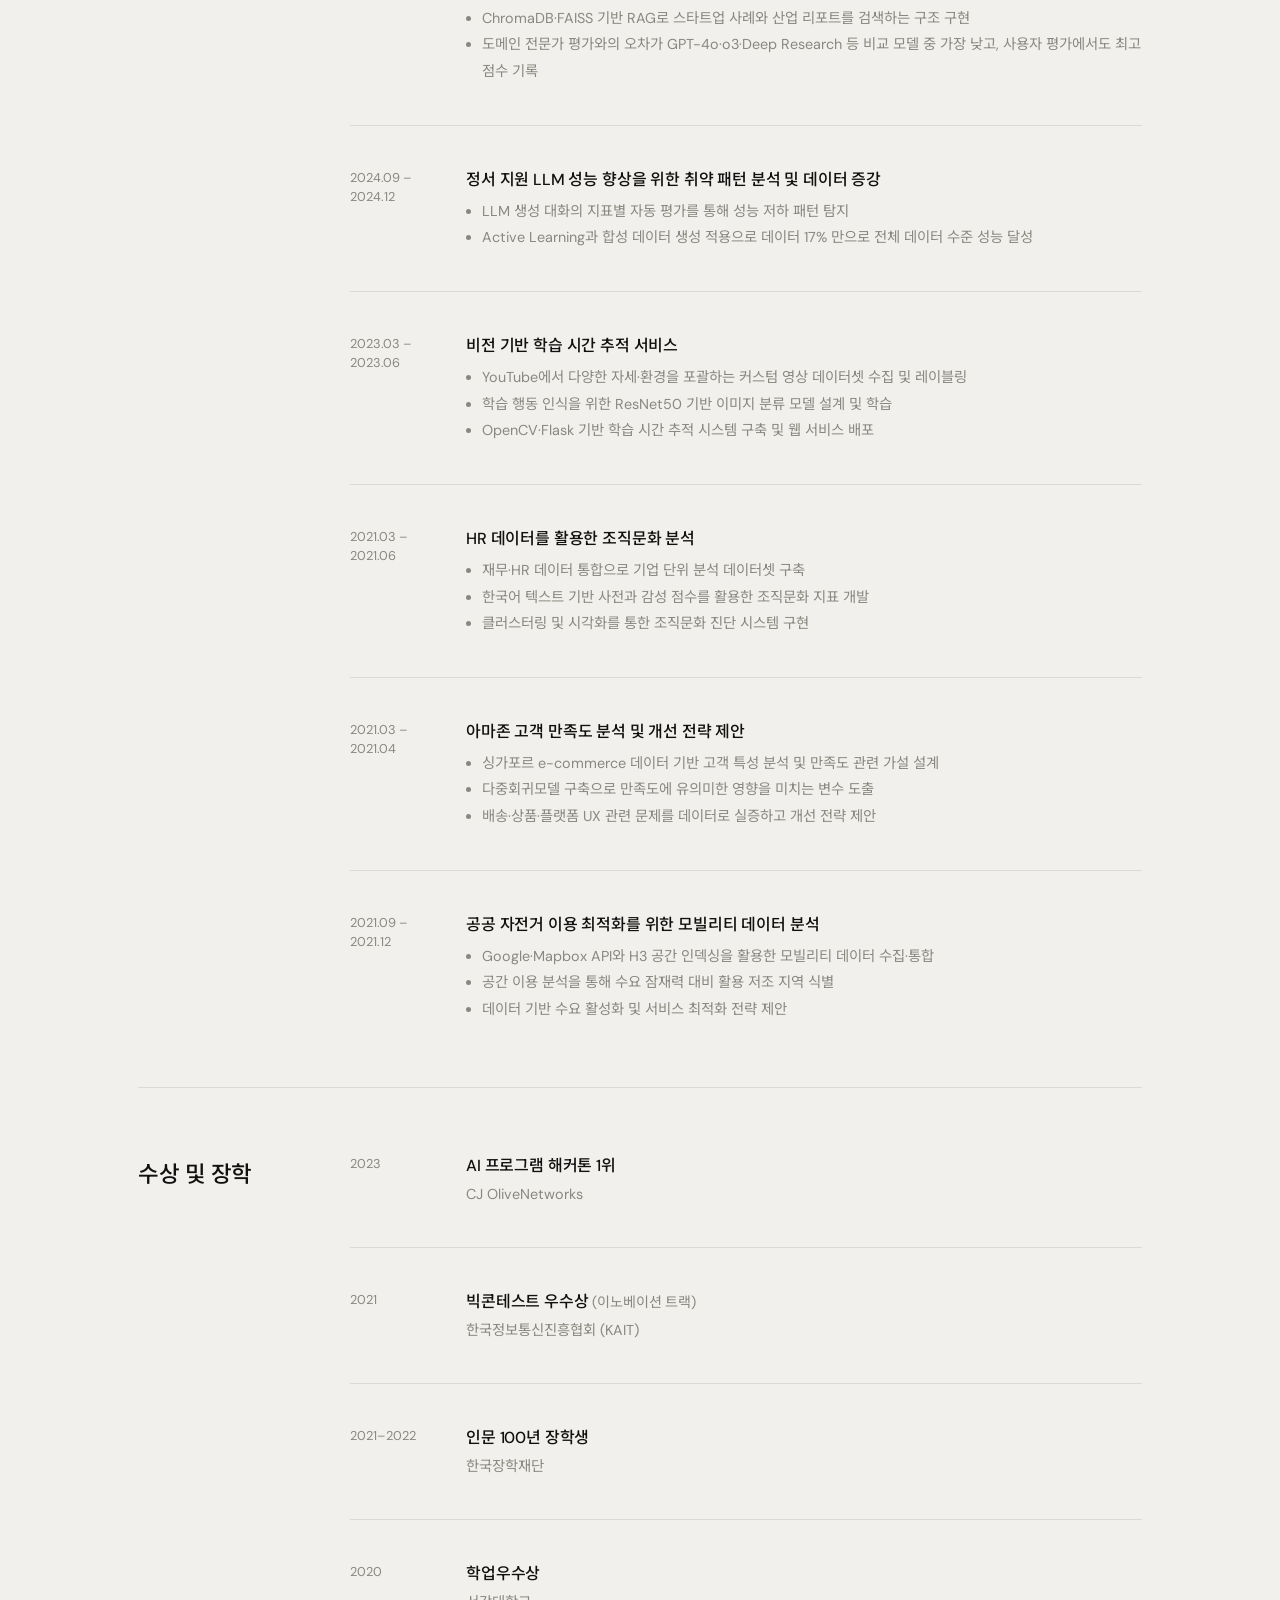
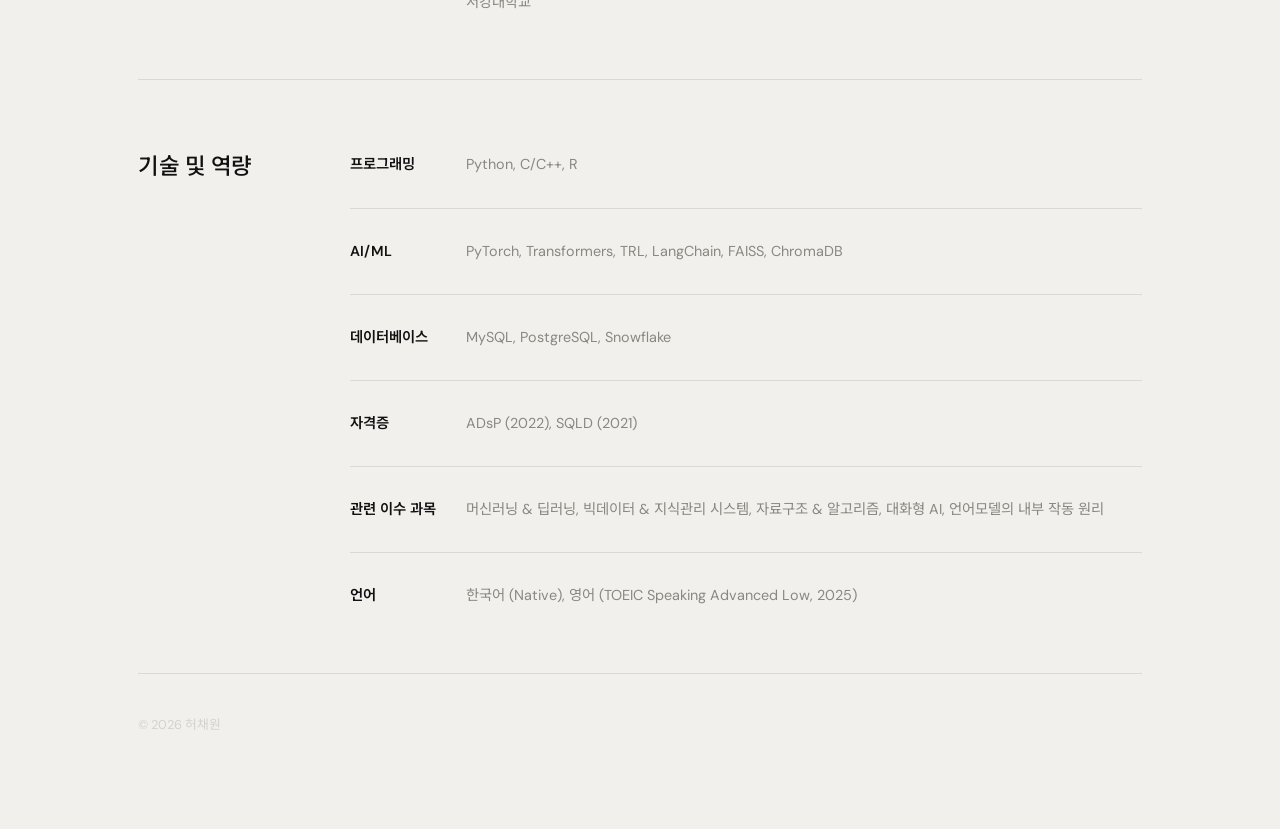
==== commit 55e95318: "Update education GPA" ====
--- a/index.html
+++ b/index.html
@@ -364,14 +364,14 @@
             <p class="tl-period">2024.03 –<br />2026.08</p>
             <div class="tl-body">
               <h3>서울대학교 데이터사이언스대학원</h3>
-              <p>데이터사이언스학과 석사 졸업 &nbsp;|&nbsp; 지도교수: 조요한<br />GPA 3.84 / 4.3 &nbsp;(95.4 / 100)</p>
+              <p>데이터사이언스학과 석사 졸업 &nbsp;|&nbsp; 지도교수: 조요한<br />GPA 4.04 / 4.5 &nbsp;(95.4 / 100)</p>
             </div>
           </div>
           <div class="tl-item">
             <p class="tl-period">2018.03 –<br />2024.02</p>
             <div class="tl-body">
               <h3>서강대학교</h3>
-              <p>심리학, 문화정보경영학 학사<br />GPA 4.03 / 4.3 &nbsp;(97.9 / 100)</p>
+              <p>심리학, 문화정보경영학 학사<br />GPA 4.32 / 4.5 &nbsp;(97.9 / 100)</p>
             </div>
           </div>
         </div>
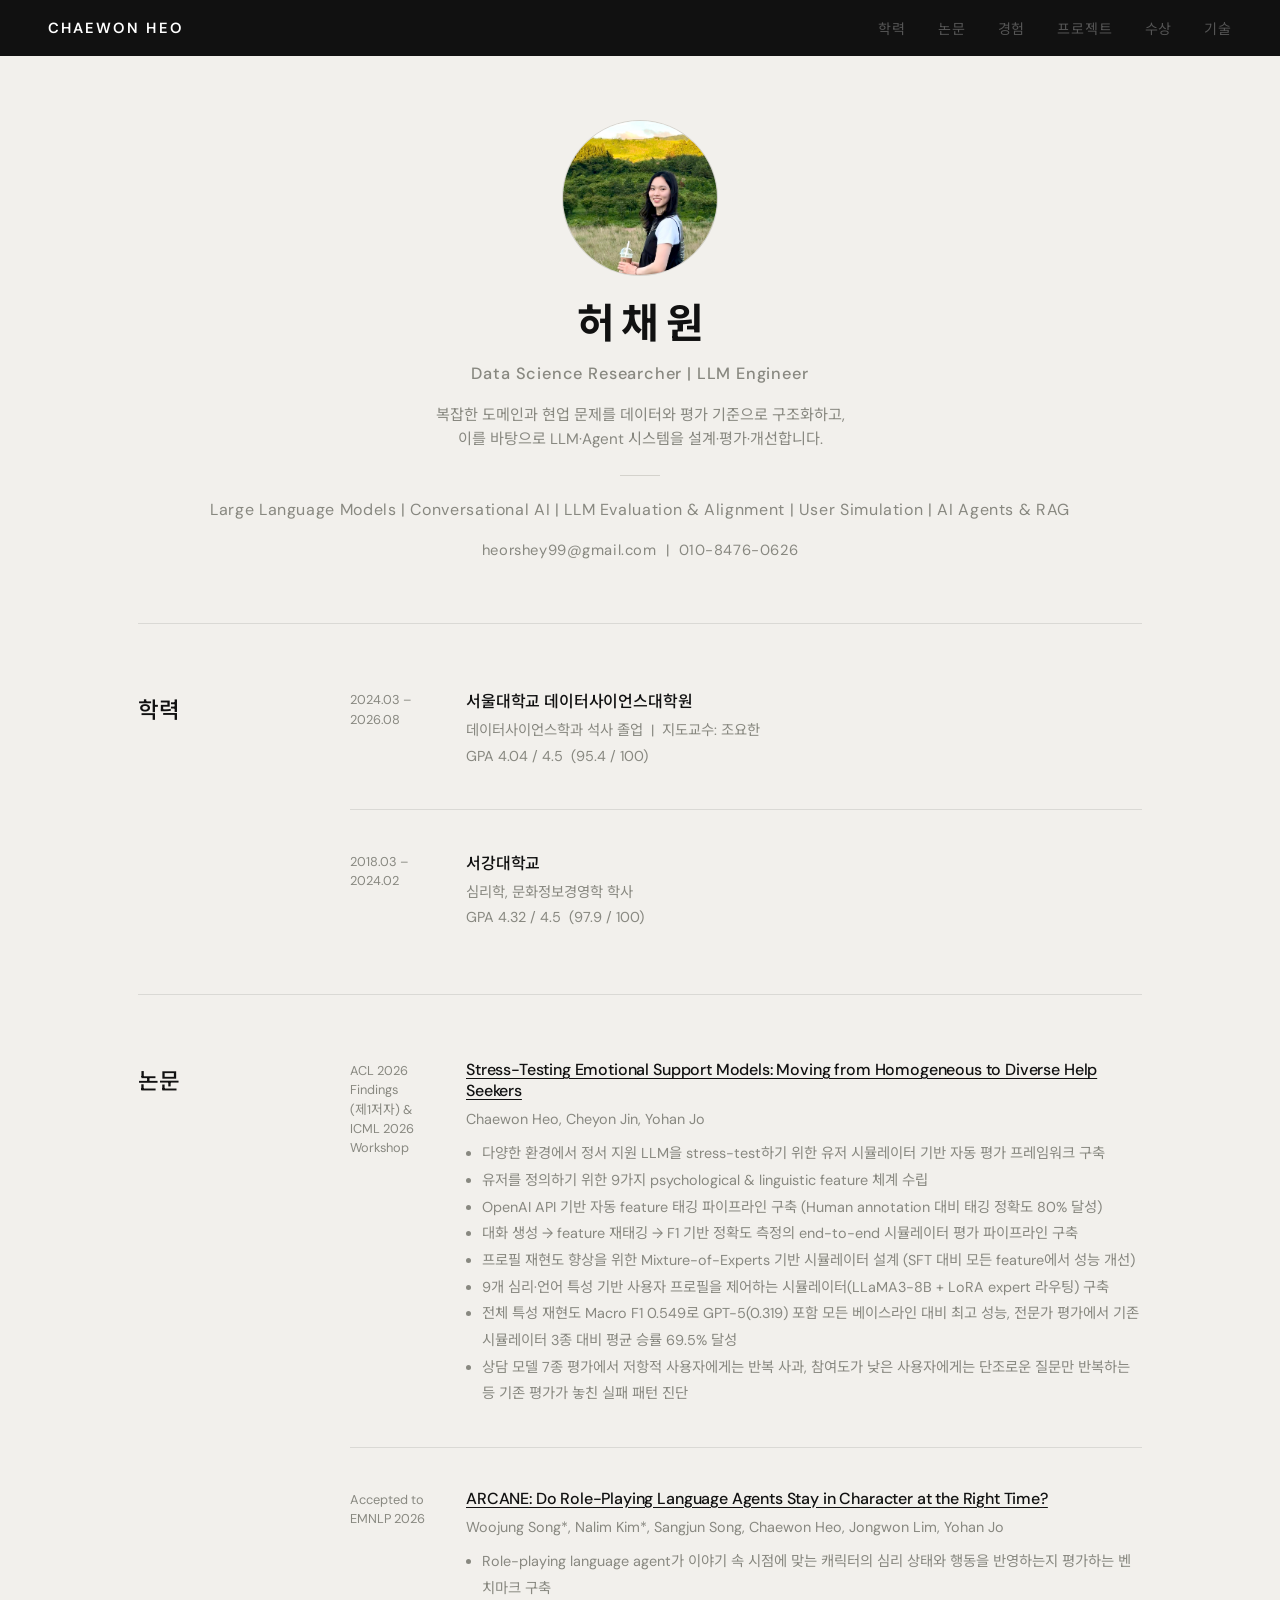
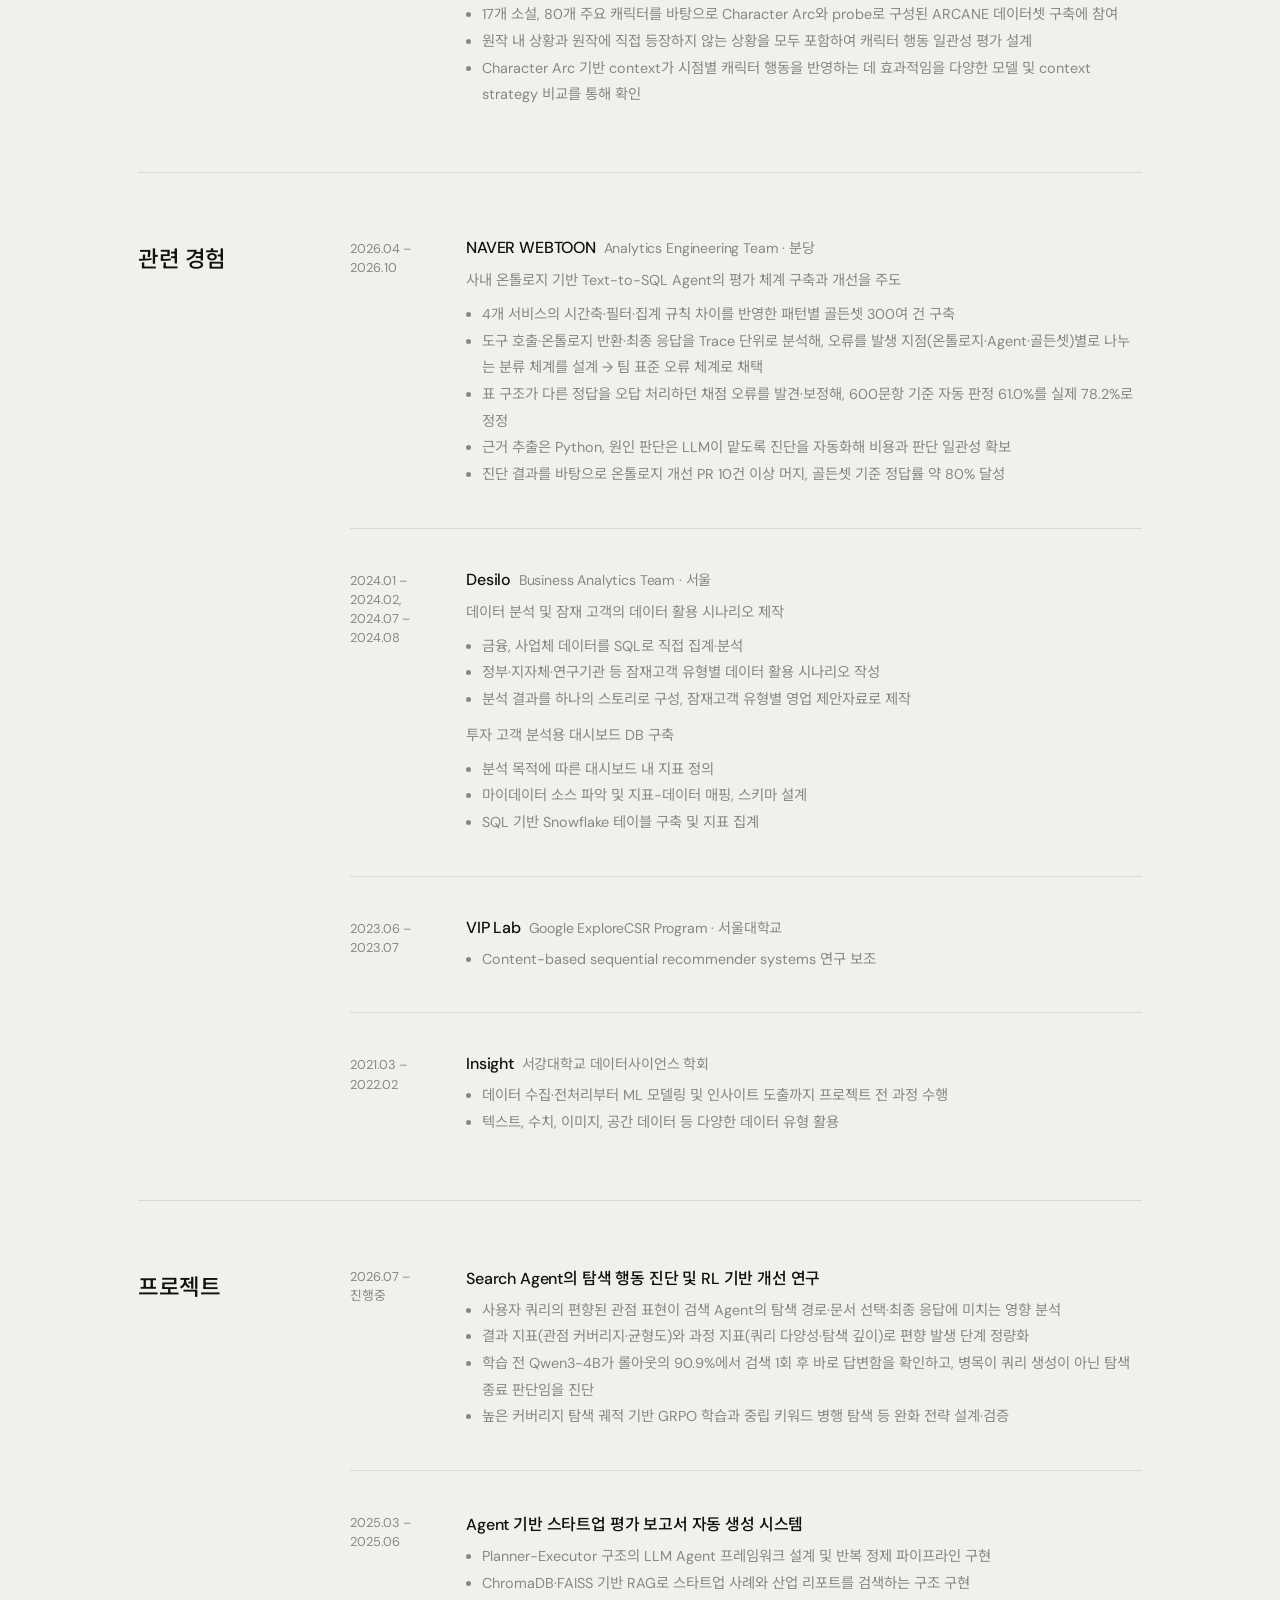
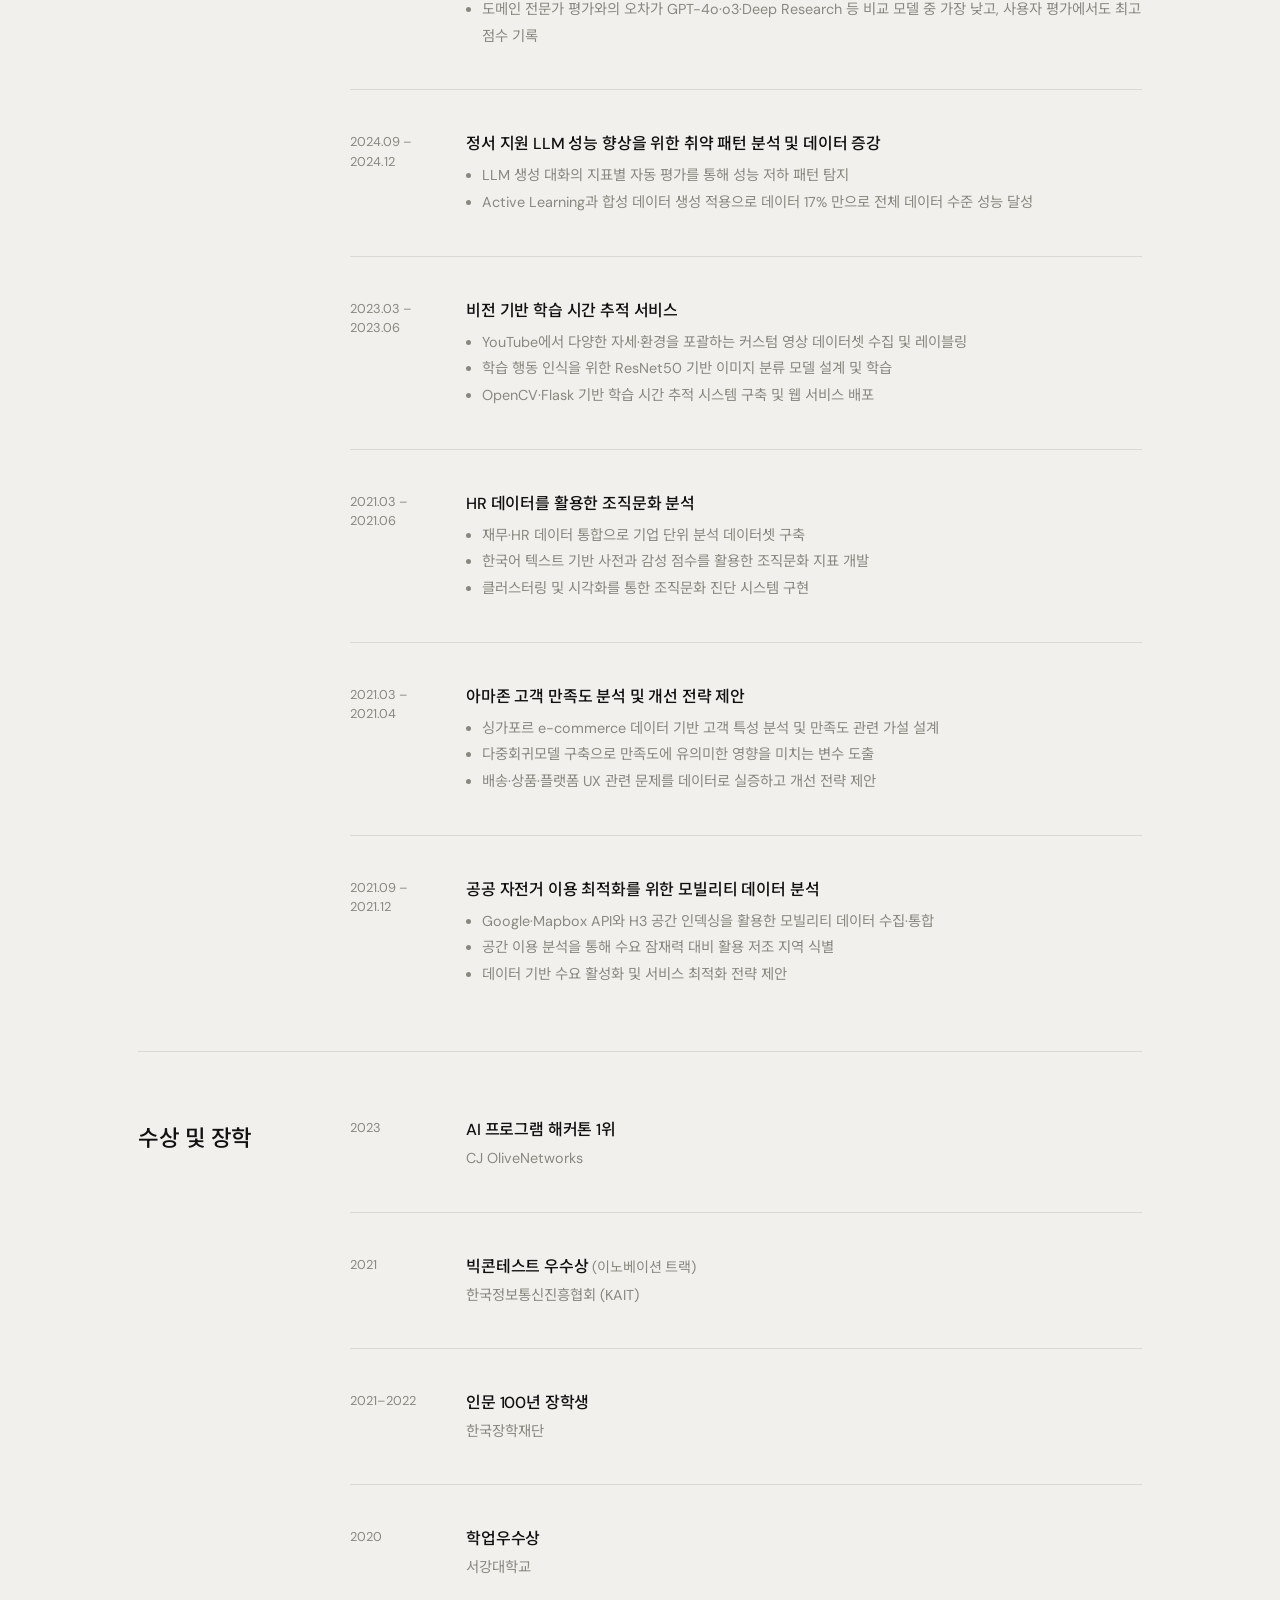
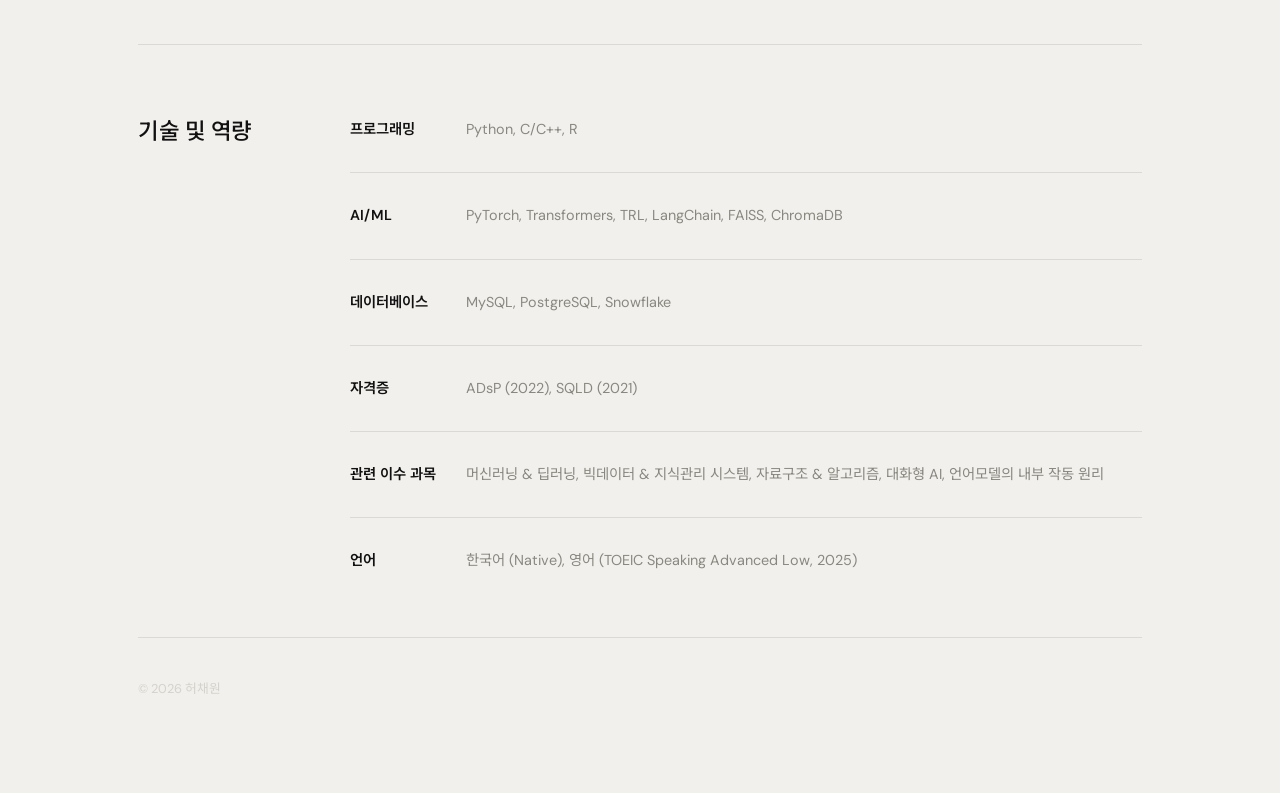
==== commit 19374816: "Refine search agent project description" ====
--- a/index.html
+++ b/index.html
@@ -501,9 +501,8 @@
                 <li>사용자 쿼리의 편향된 관점 표현이 검색 Agent의 탐색 경로·문서 선택·최종 응답에 미치는 영향 분석</li>
                 <li>결과 지표(관점 커버리지·균형도)와 과정 지표(쿼리 다양성·탐색 깊이)로 편향 발생 단계 정량화</li>
                 <li>학습 전 Qwen3-4B가 롤아웃의 90.9%에서 검색 1회 후 바로 답변함을 확인하고, 병목이 쿼리 생성이 아닌 탐색 종료 판단임을 진단</li>
-                <li>고커버리지 탐색 궤적 기반 GRPO 학습과 중립 키워드 병행 탐색 등 완화 전략 설계·검증</li>
-              </ul>
-              <p class="subrole">Agentic RAG, RL(GRPO), Qwen3-4B, Evaluation</p>
+                <li>높은 커버리지 탐색 궤적 기반 GRPO 학습과 중립 키워드 병행 탐색 등 완화 전략 설계·검증</li>
+              </ul>
             </div>
           </div>
           <div class="tl-item">
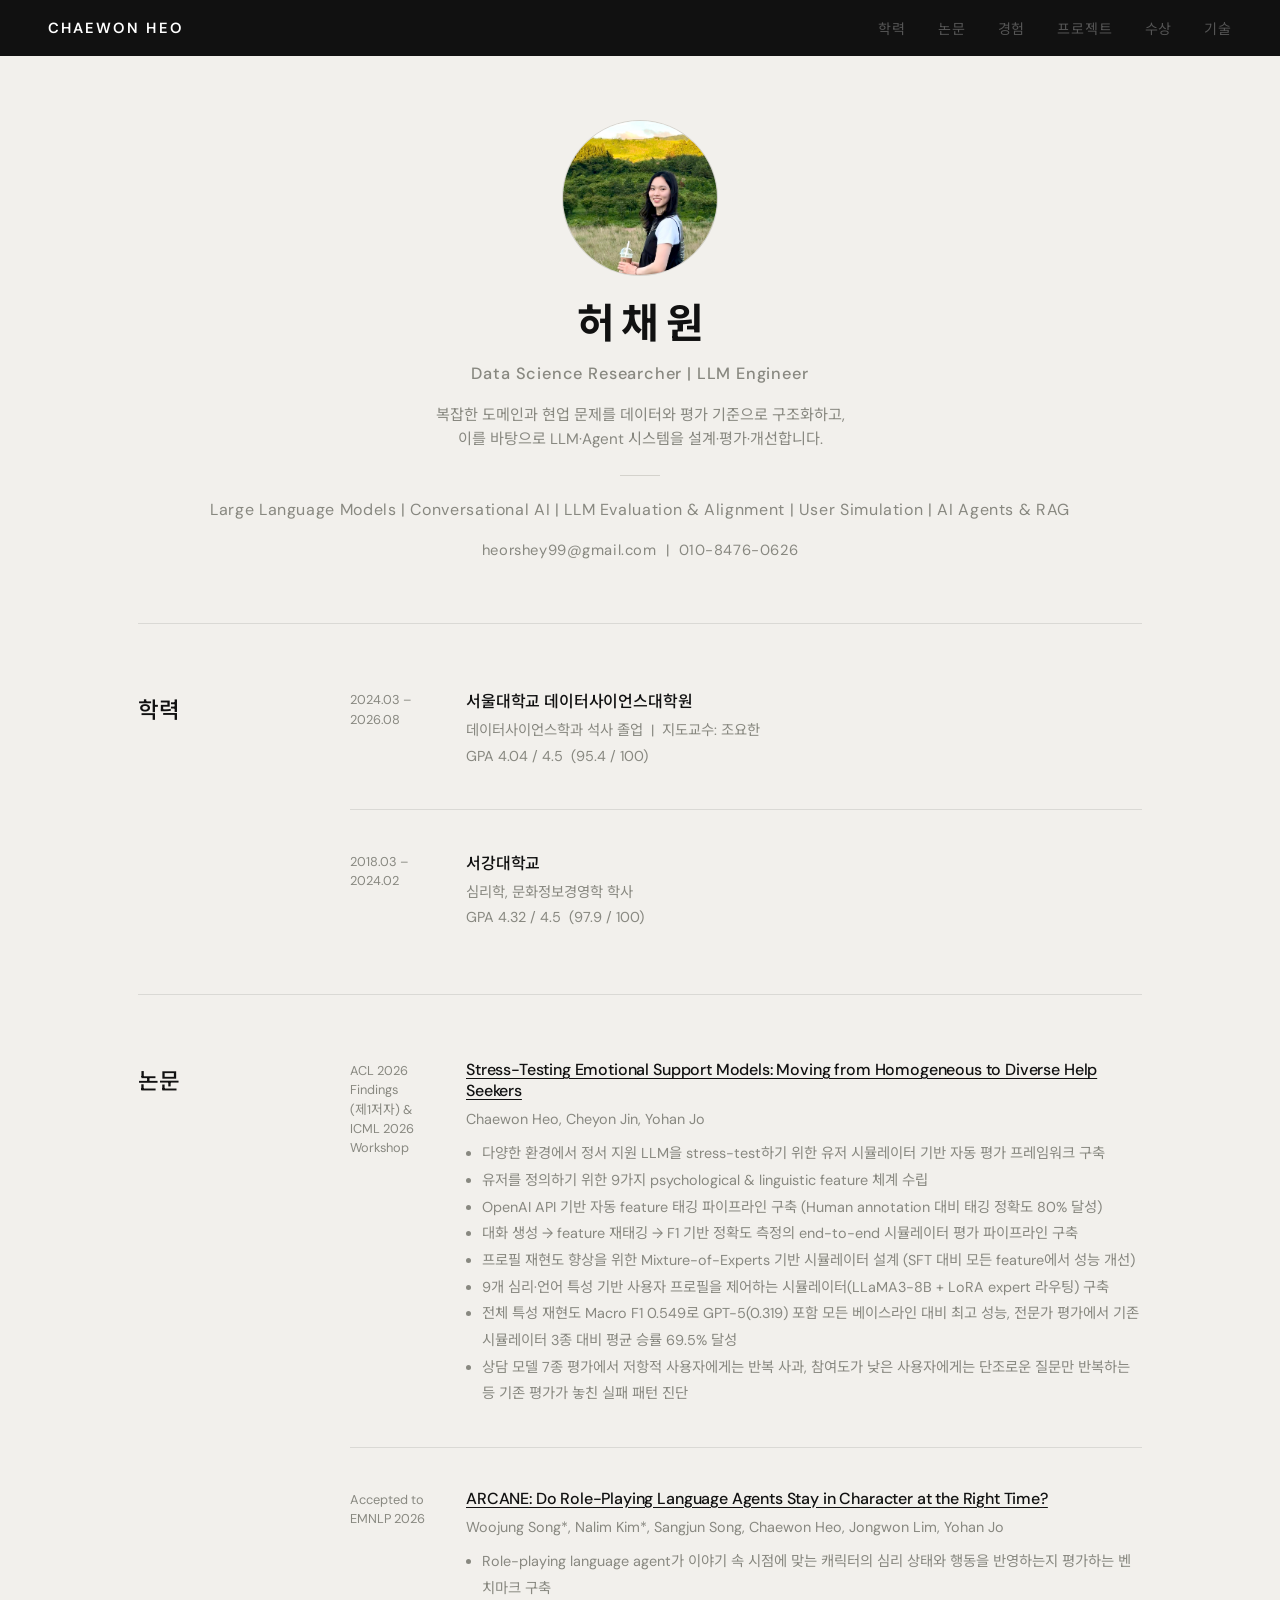
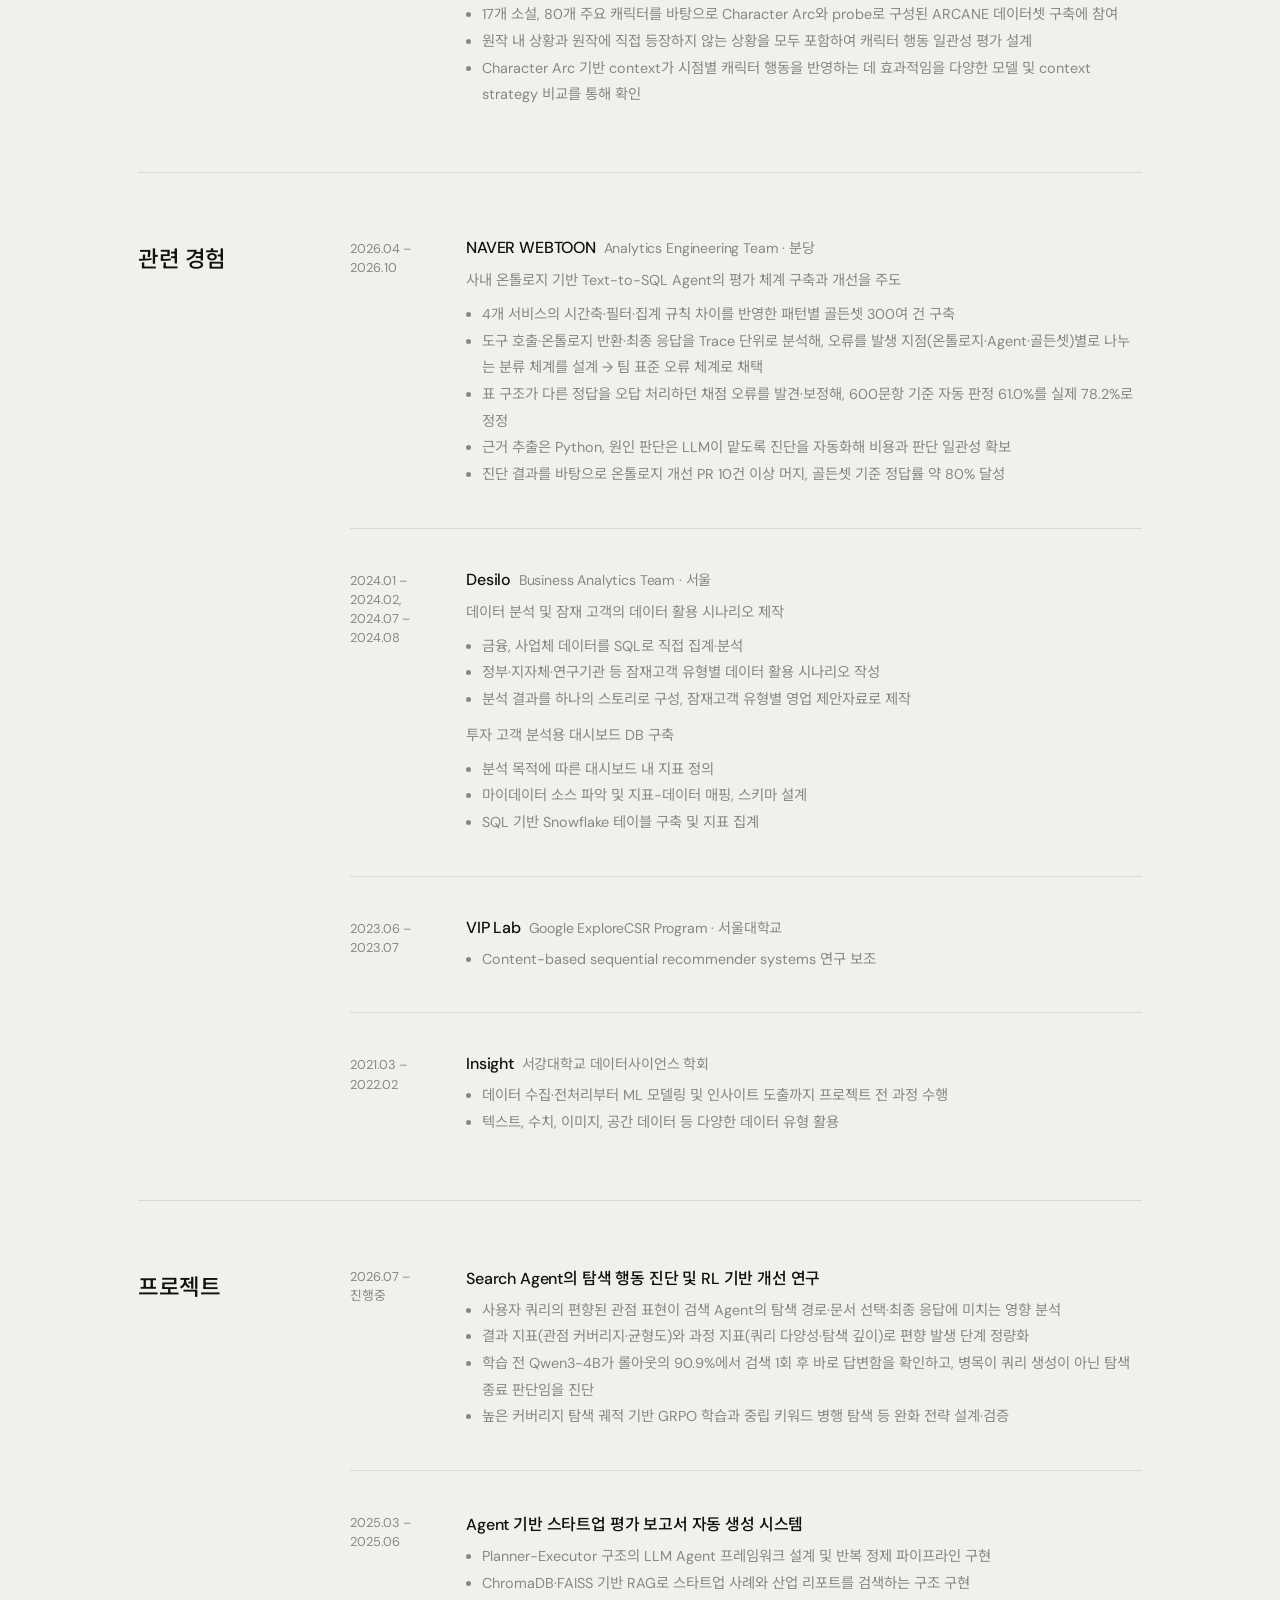
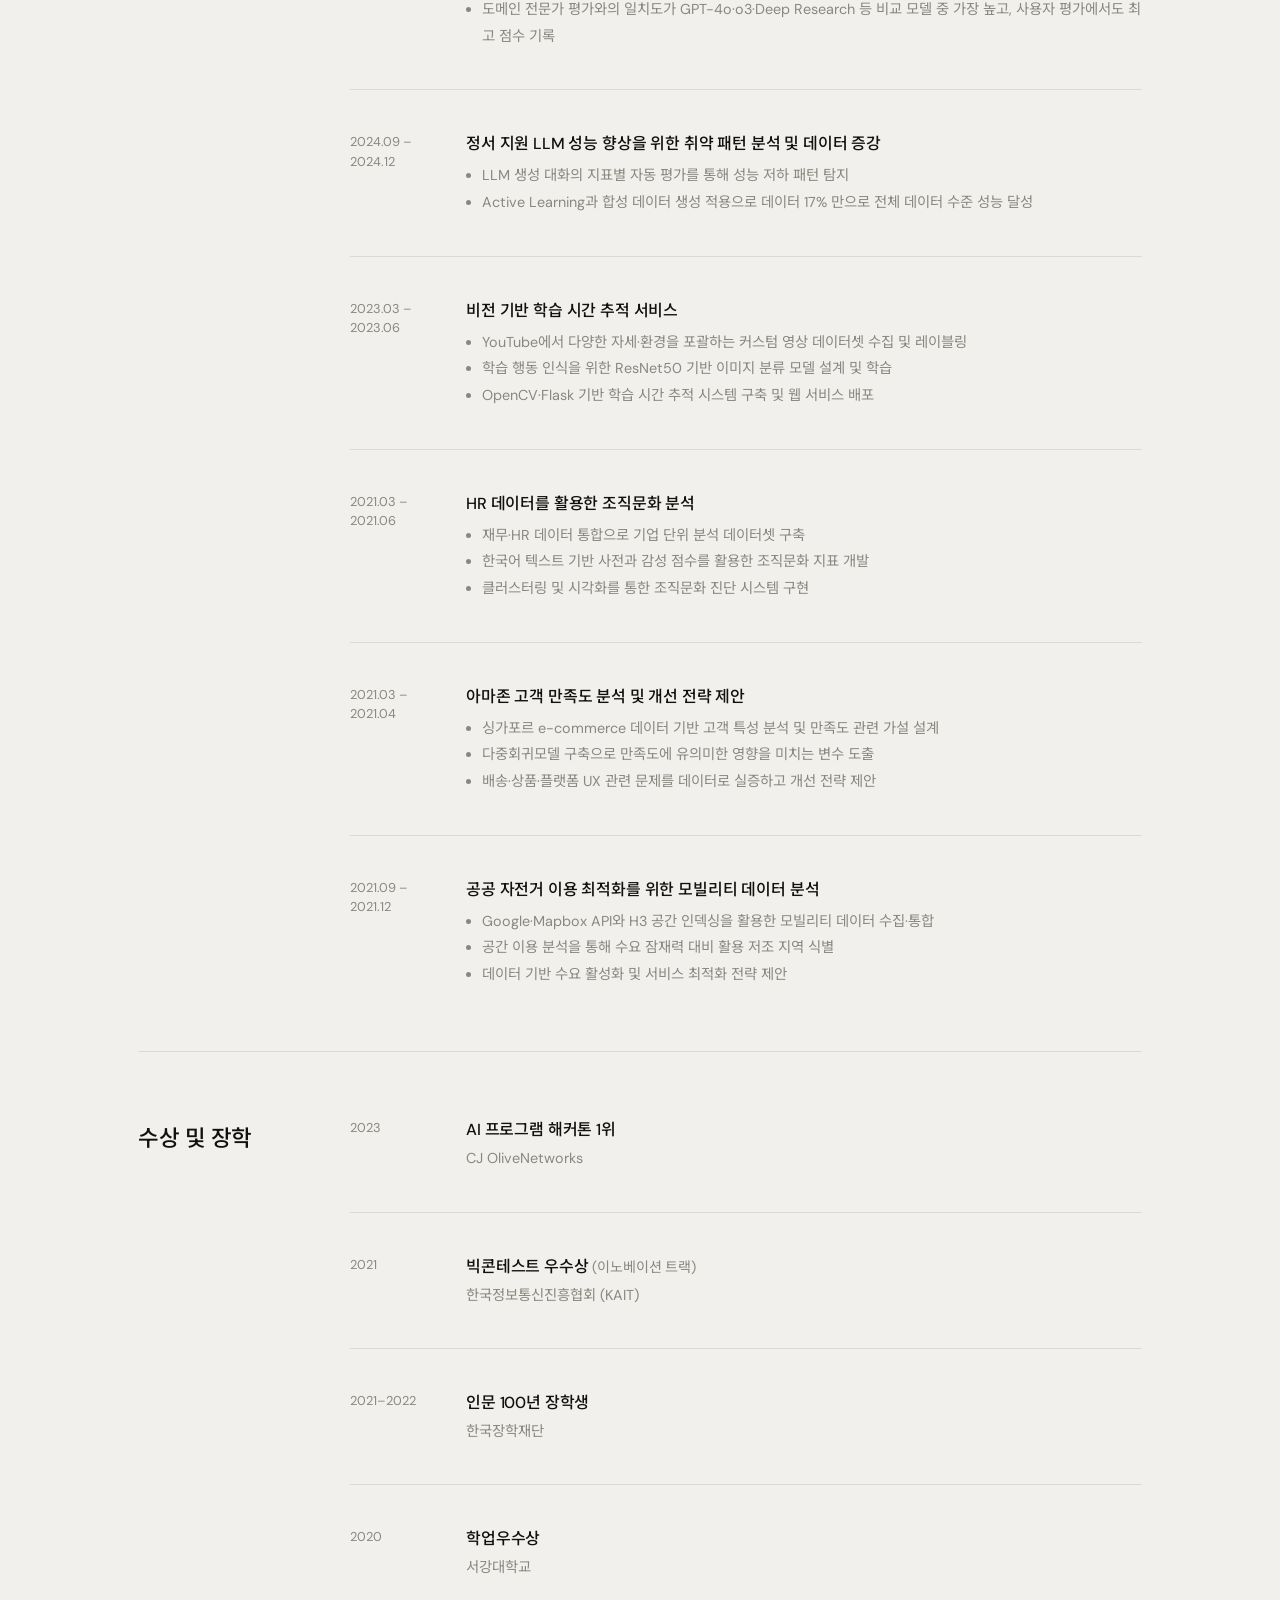
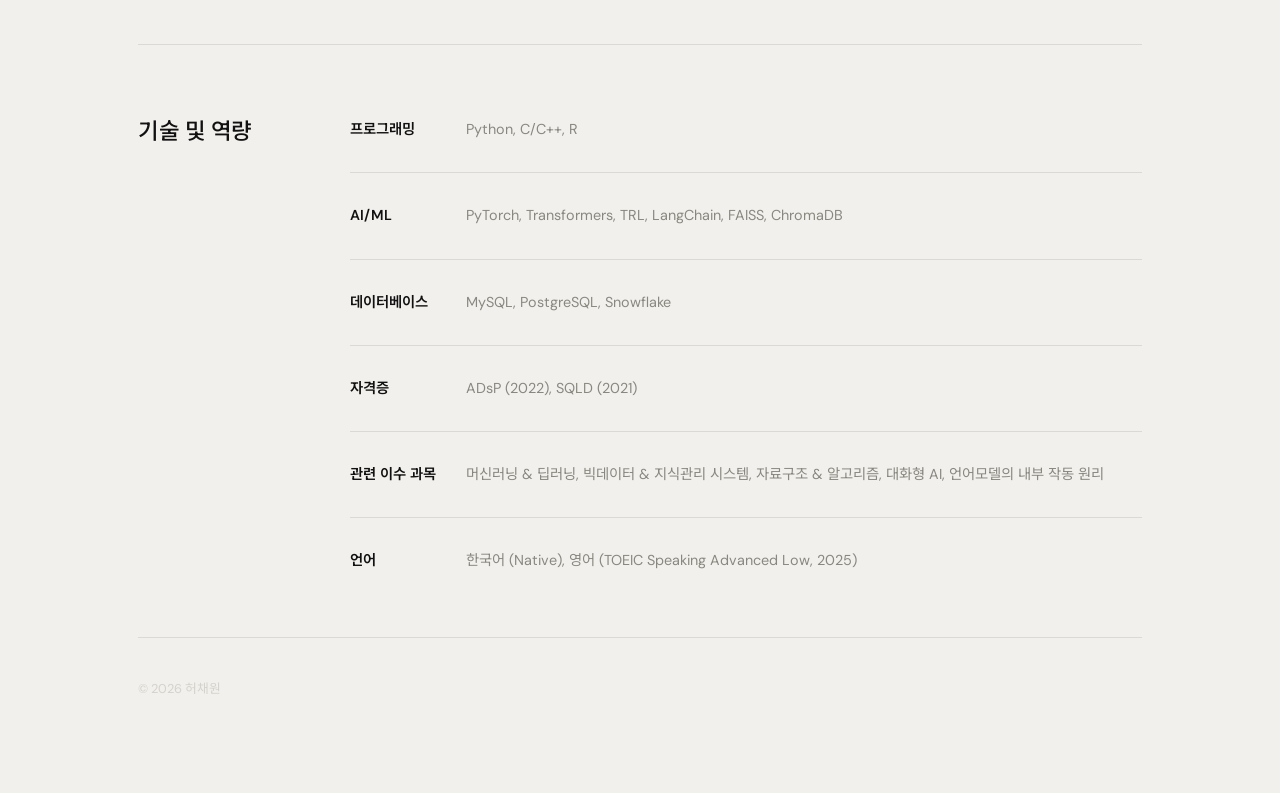
==== commit 9bde2571: "Update startup evaluation result wording" ====
--- a/index.html
+++ b/index.html
@@ -512,7 +512,7 @@
               <ul class="detail-list">
                 <li>Planner-Executor 구조의 LLM Agent 프레임워크 설계 및 반복 정제 파이프라인 구현</li>
                 <li>ChromaDB·FAISS 기반 RAG로 스타트업 사례와 산업 리포트를 검색하는 구조 구현</li>
-                <li>도메인 전문가 평가와의 오차가 GPT-4o·o3·Deep Research 등 비교 모델 중 가장 낮고, 사용자 평가에서도 최고 점수 기록</li>
+                <li>도메인 전문가 평가와의 일치도가 GPT-4o·o3·Deep Research 등 비교 모델 중 가장 높고, 사용자 평가에서도 최고 점수 기록</li>
               </ul>
             </div>
           </div>
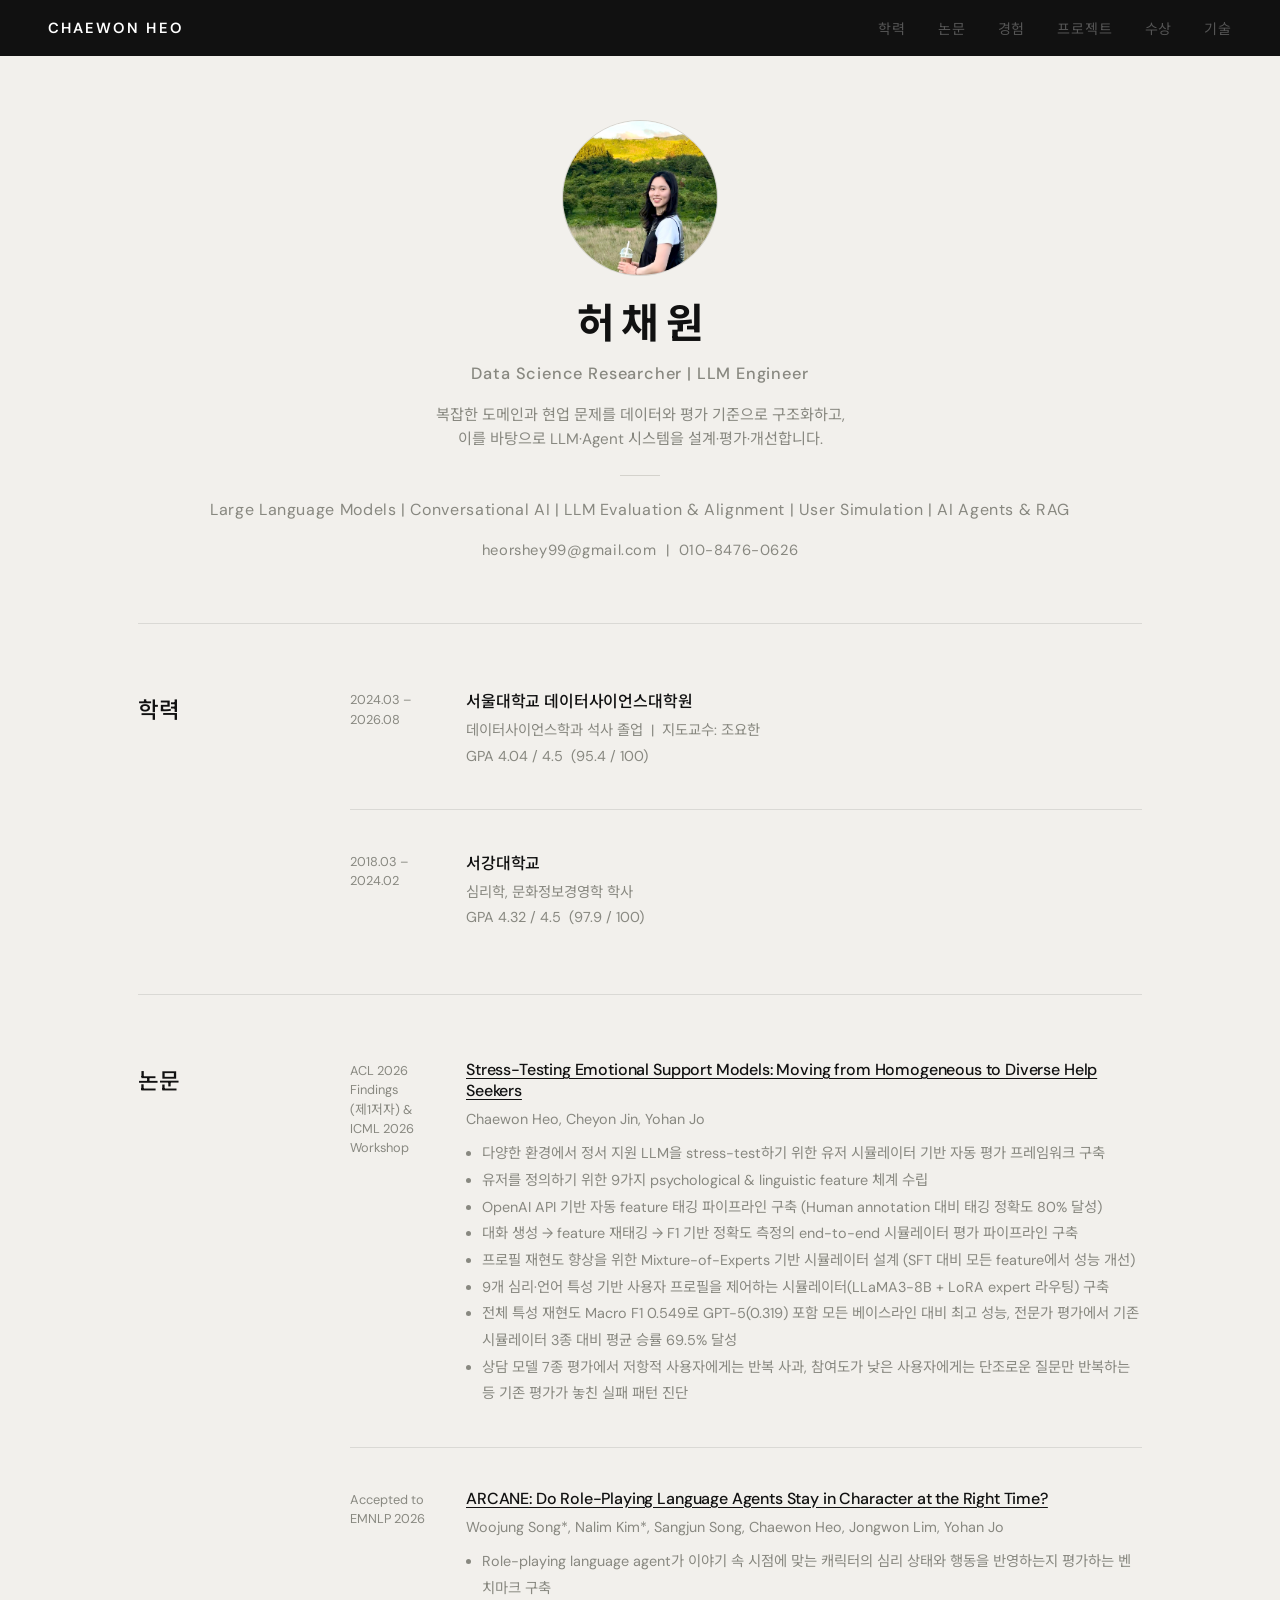
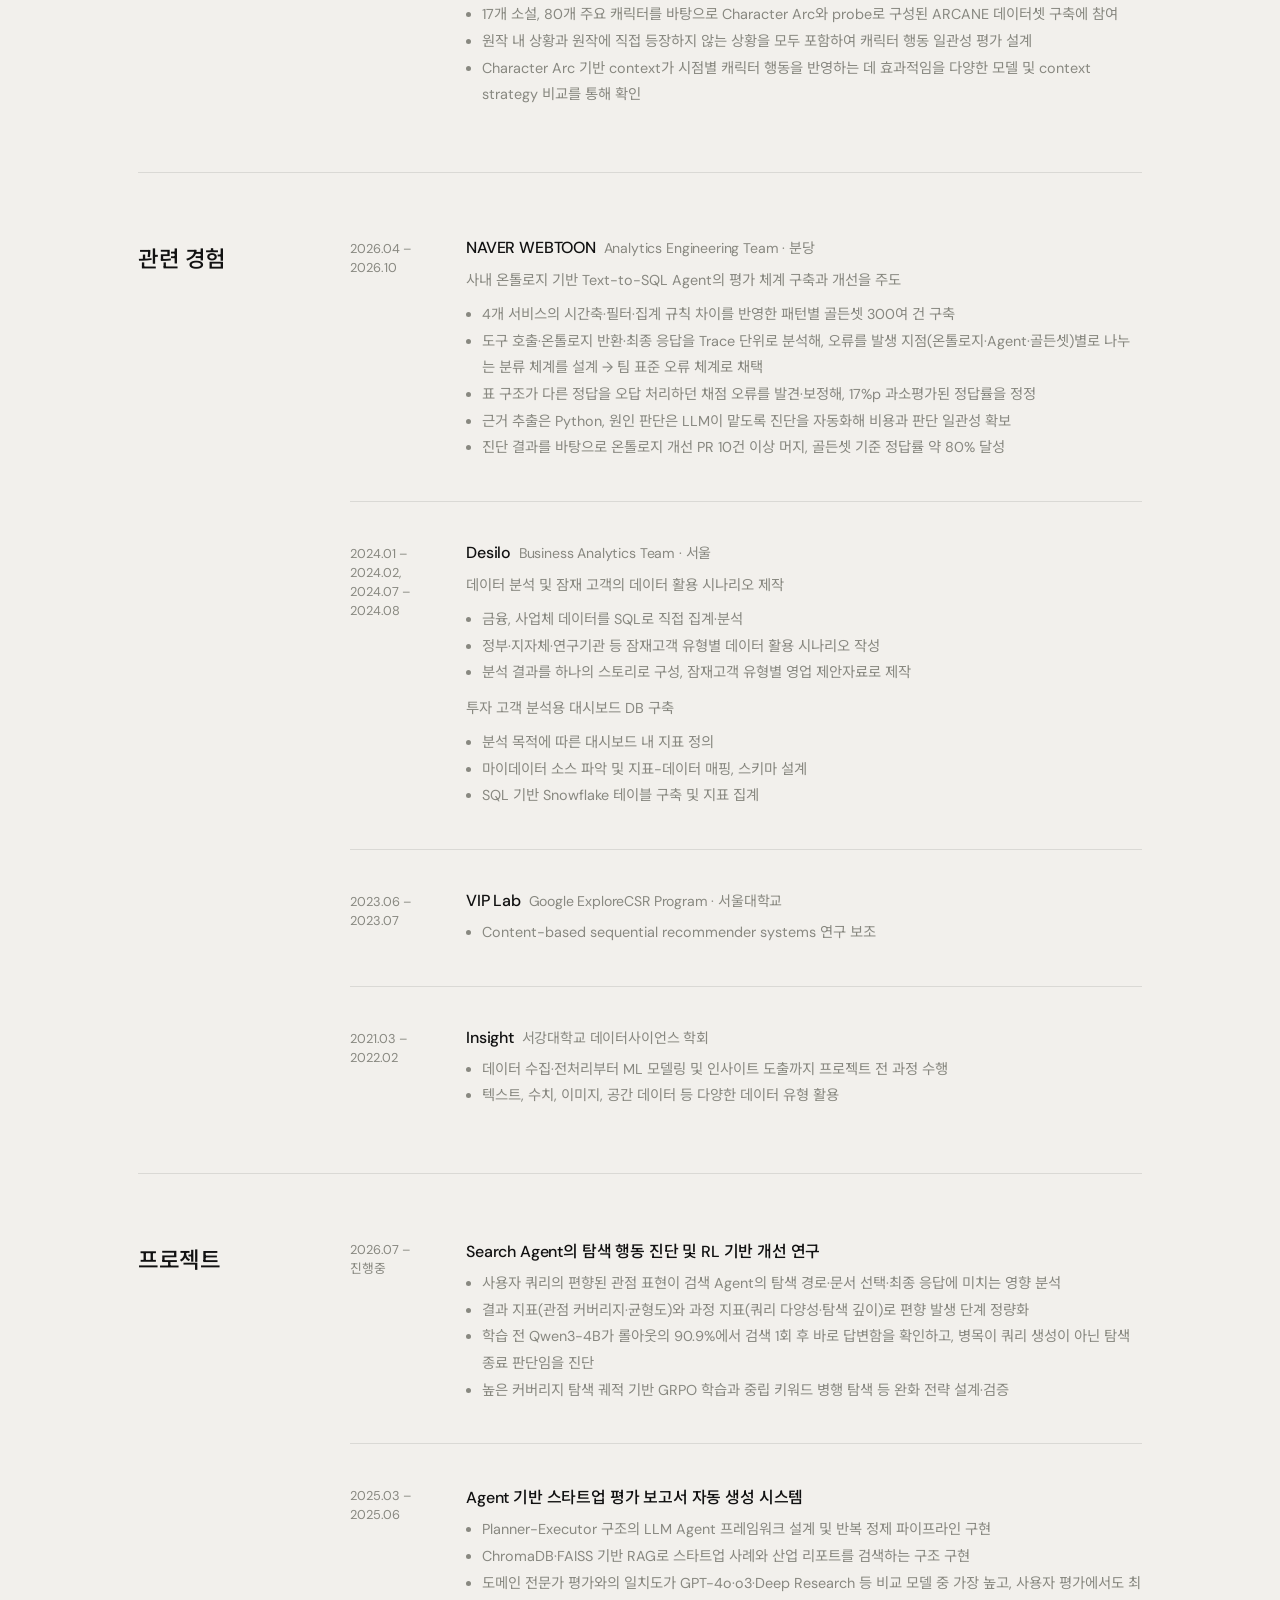
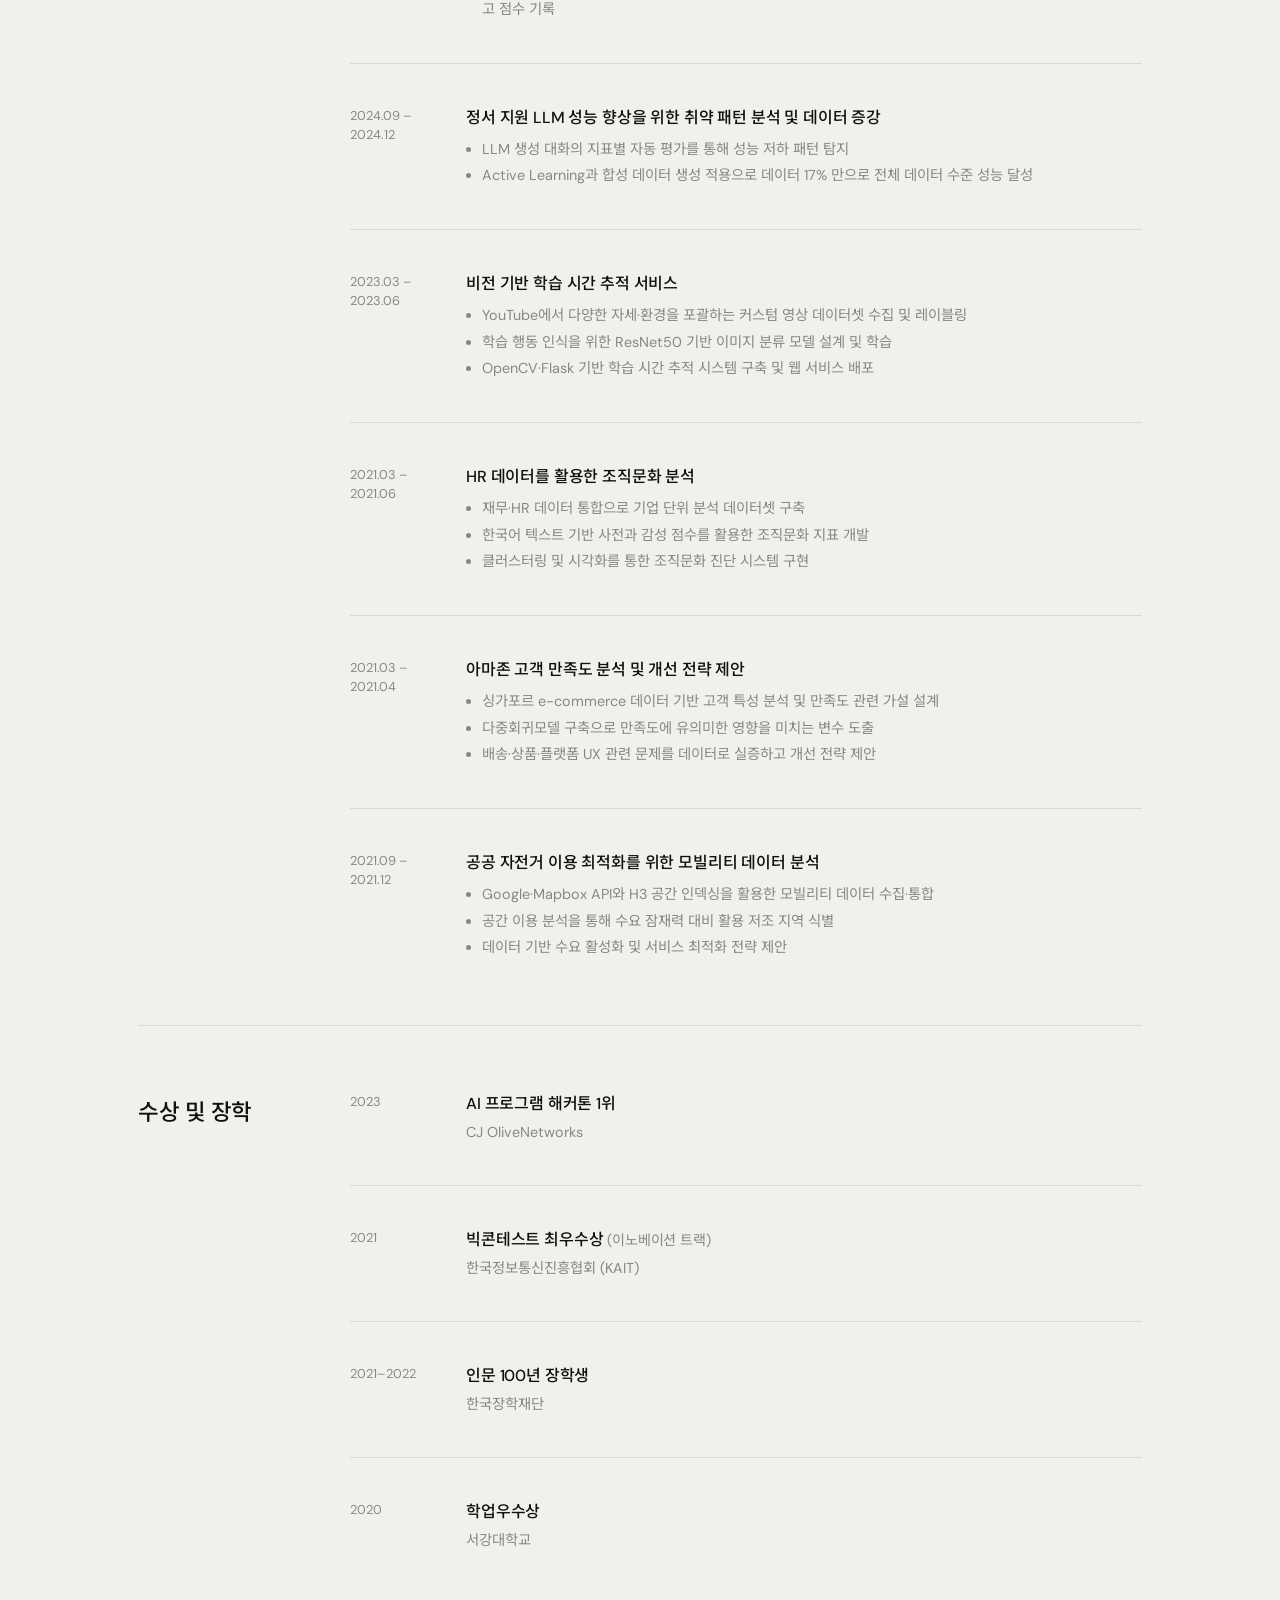
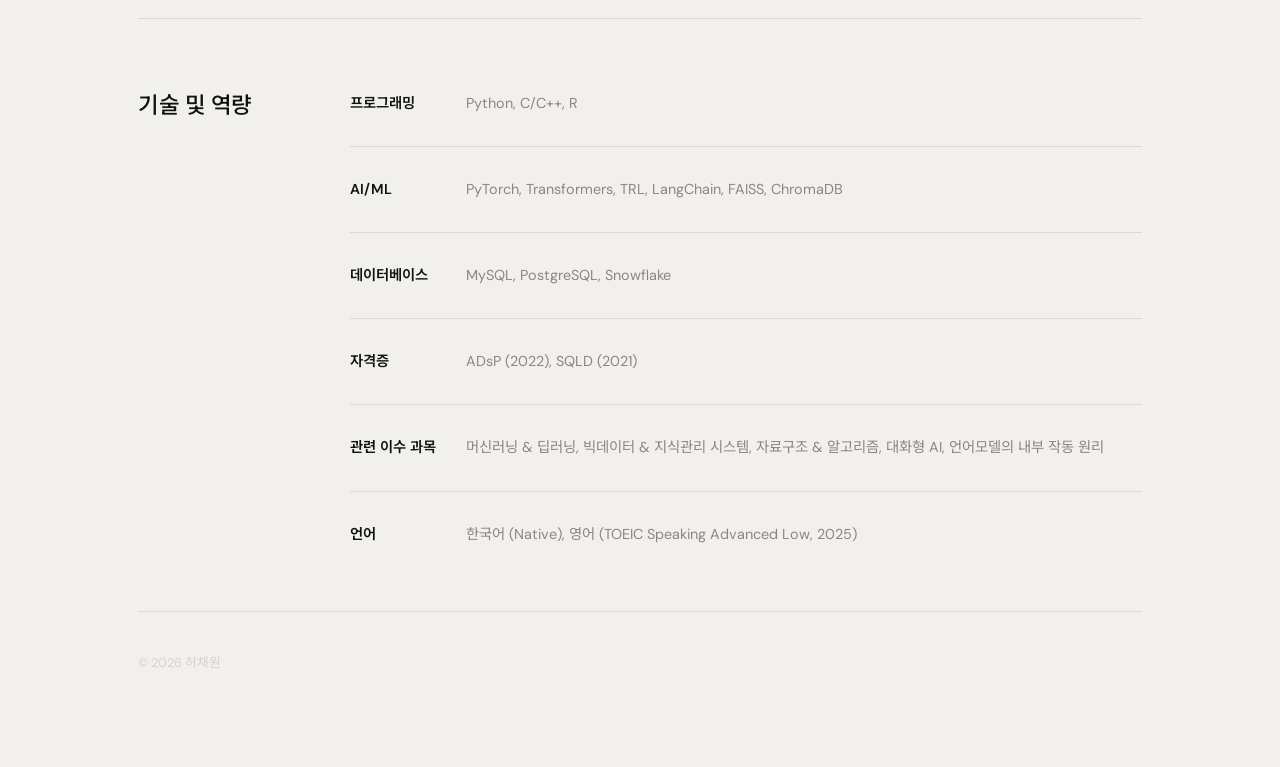
==== commit 5df2a11b: "Refine portfolio achievements and remove duplicate page" ====
--- a/index.html
+++ b/index.html
@@ -444,7 +444,7 @@
               <ul class="detail-list">
                 <li>4개 서비스의 시간축·필터·집계 규칙 차이를 반영한 패턴별 골든셋 300여 건 구축</li>
                 <li>도구 호출·온톨로지 반환·최종 응답을 Trace 단위로 분석해, 오류를 발생 지점(온톨로지·Agent·골든셋)별로 나누는 분류 체계를 설계 → 팀 표준 오류 체계로 채택</li>
-                <li>표 구조가 다른 정답을 오답 처리하던 채점 오류를 발견·보정해, 600문항 기준 자동 판정 61.0%를 실제 78.2%로 정정</li>
+                <li>표 구조가 다른 정답을 오답 처리하던 채점 오류를 발견·보정해, 17%p 과소평가된 정답률을 정정</li>
                 <li>근거 추출은 Python, 원인 판단은 LLM이 맡도록 진단을 자동화해 비용과 판단 일관성 확보</li>
                 <li>진단 결과를 바탕으로 온톨로지 개선 PR 10건 이상 머지, 골든셋 기준 정답률 약 80% 달성</li>
               </ul>
@@ -586,7 +586,7 @@
           <div class="tl-item">
             <p class="tl-period">2021</p>
             <div class="tl-body">
-              <h3>빅콘테스트 우수상 <span class="meta-inline">(이노베이션 트랙)</span></h3>
+              <h3>빅콘테스트 최우수상 <span class="meta-inline">(이노베이션 트랙)</span></h3>
               <p>한국정보통신진흥협회 (KAIT)</p>
             </div>
           </div>
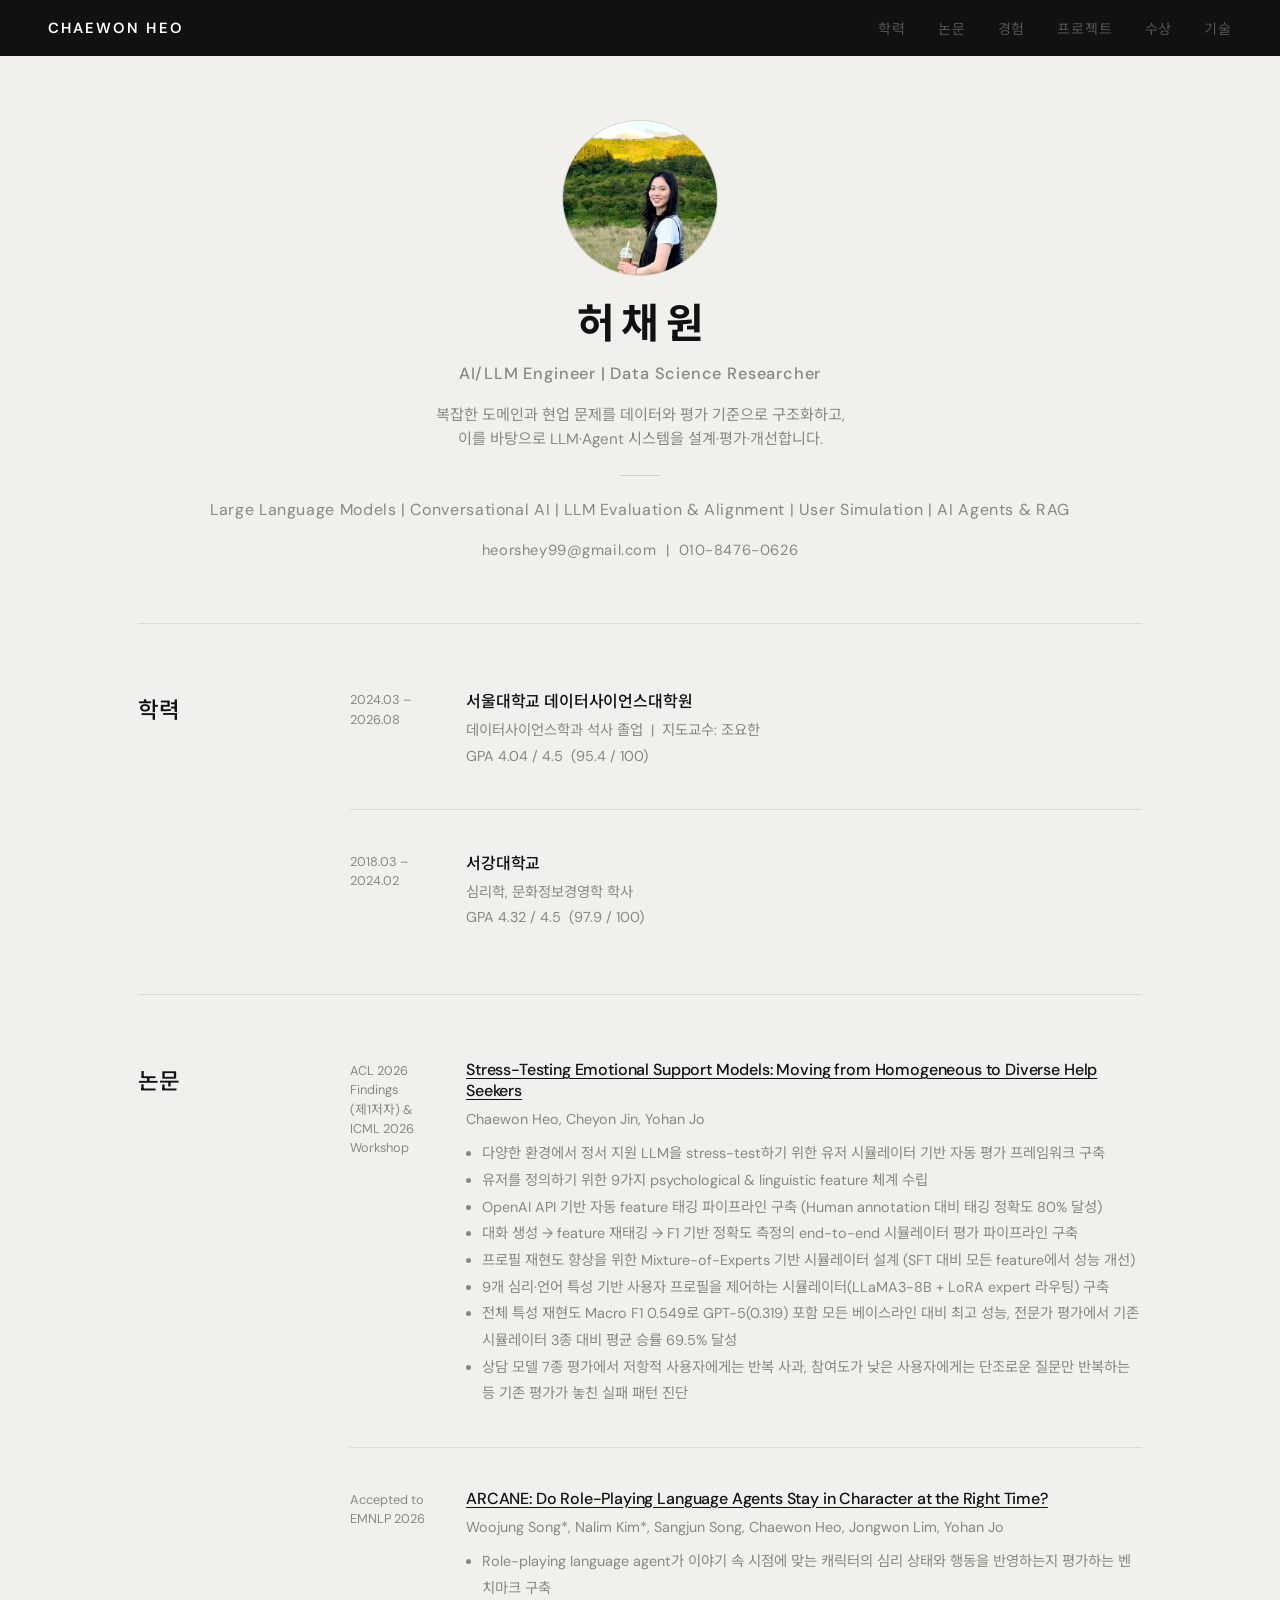
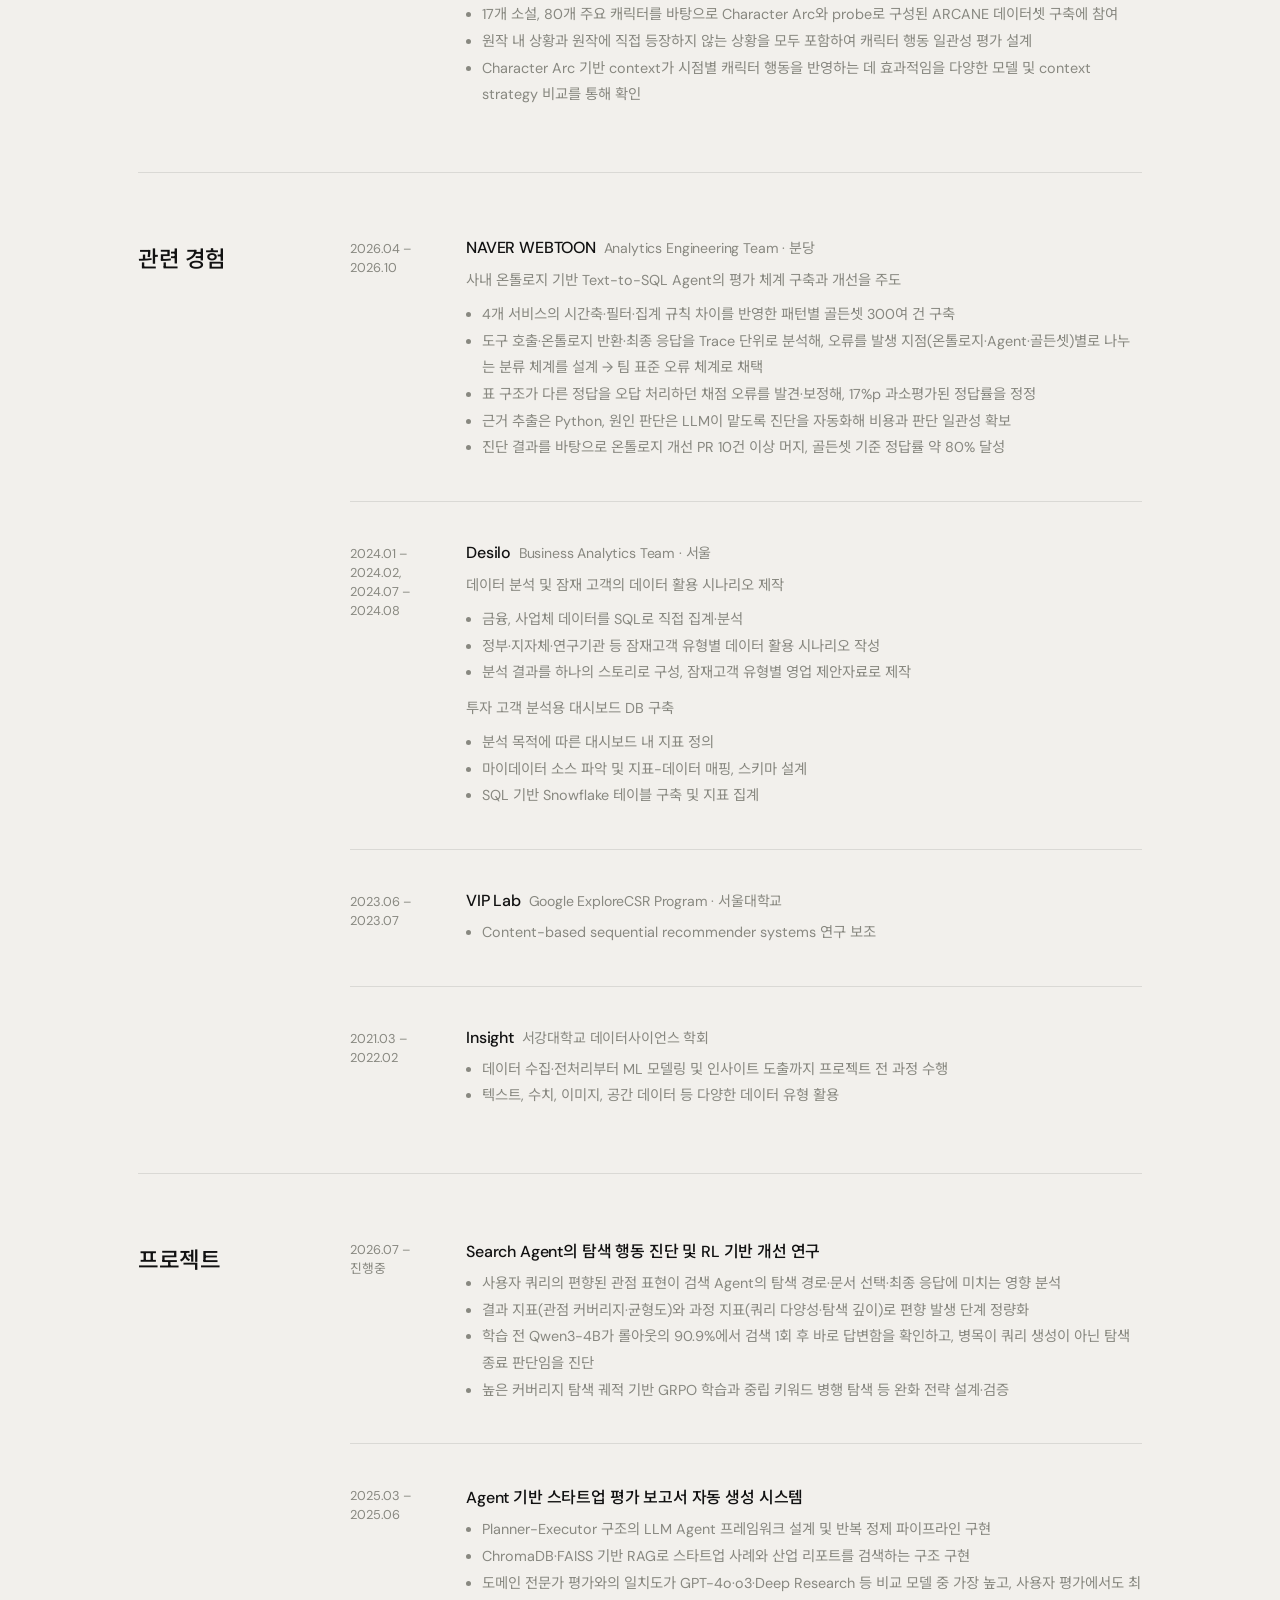
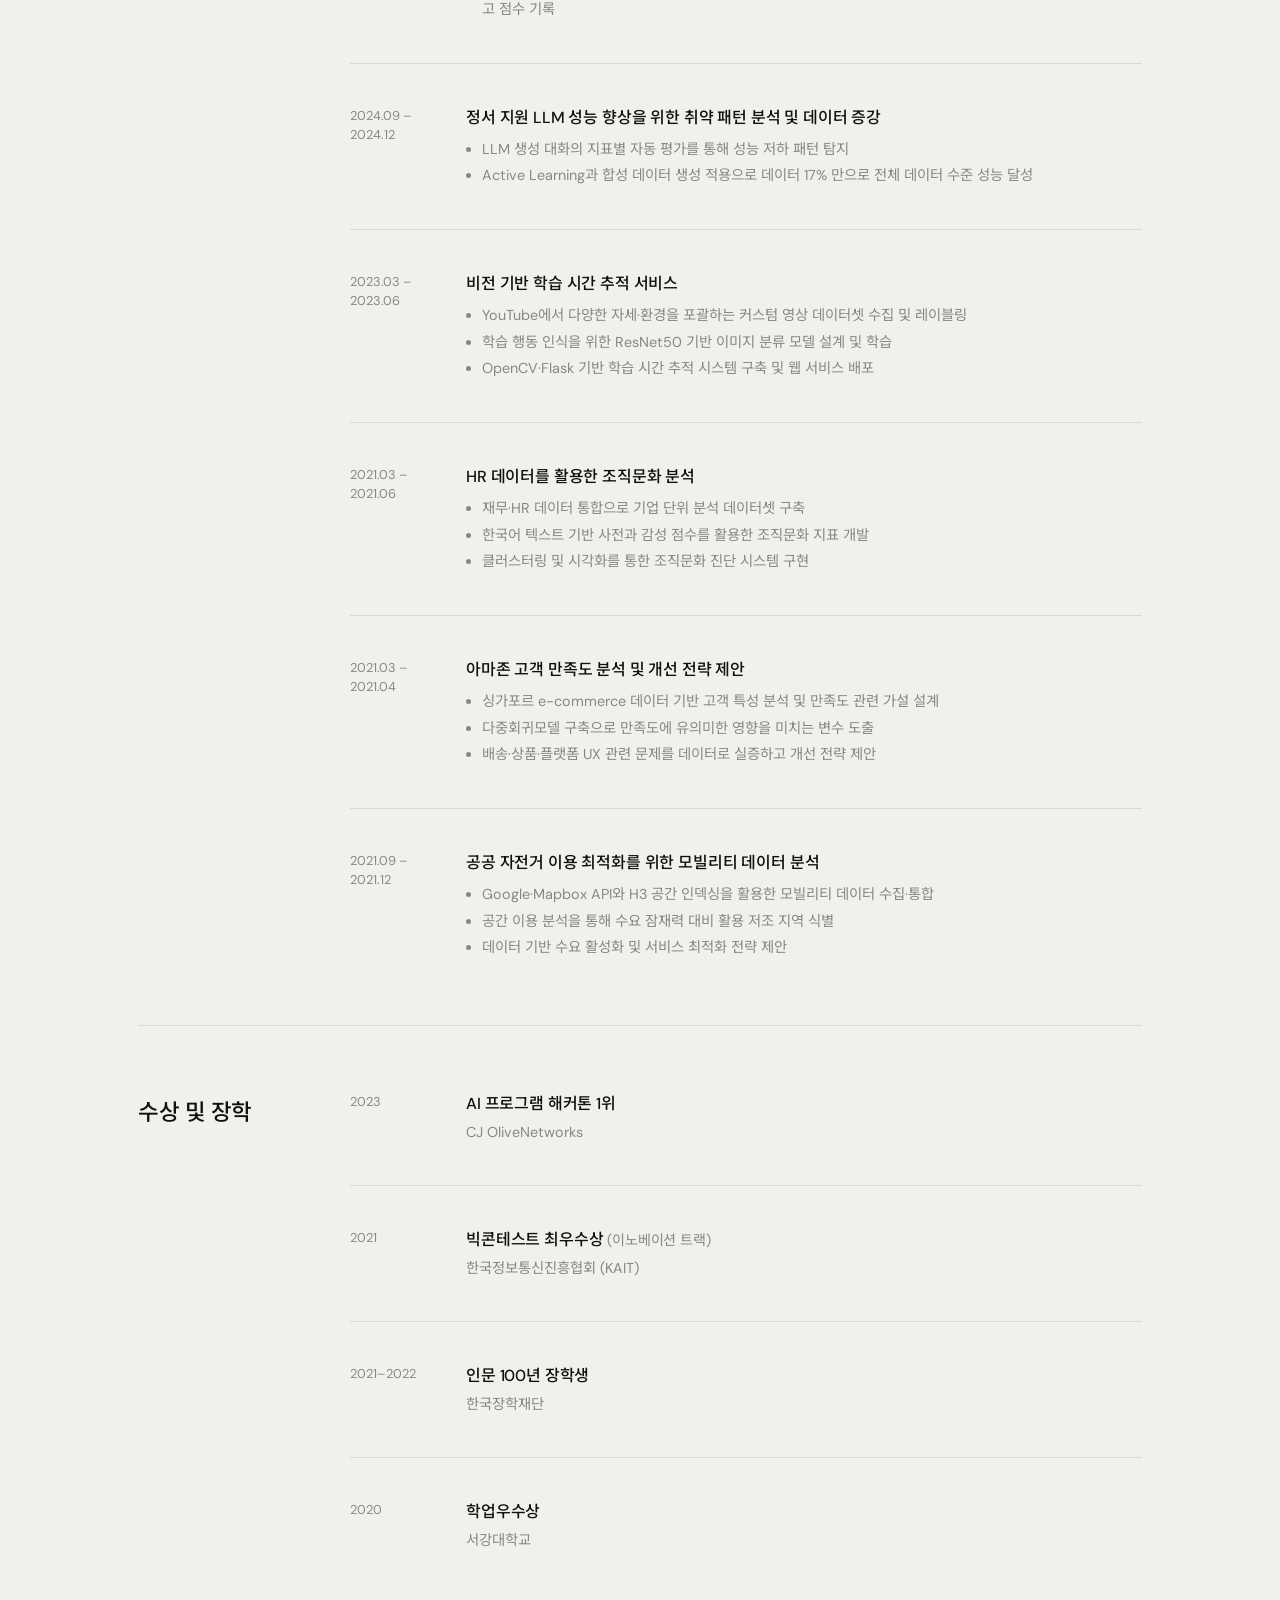
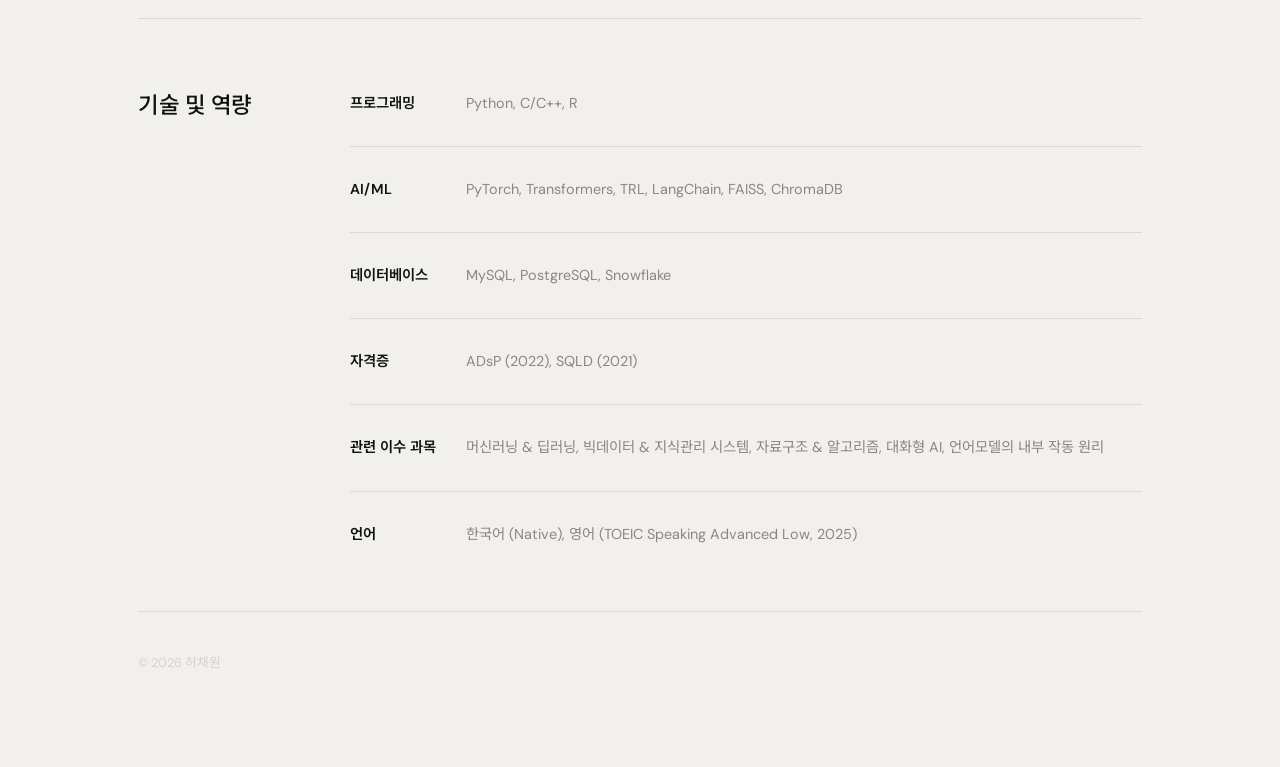
==== commit 61af6bec: "Prioritize AI engineering role" ====
--- a/index.html
+++ b/index.html
@@ -342,7 +342,7 @@
         <img src="me.png" alt="허채원 프로필 사진" />
       </div>
       <h1 class="hero-name">허 채 원</h1>
-      <p class="hero-role">Data Science Researcher | LLM Engineer</p>
+      <p class="hero-role">AI/LLM Engineer | Data Science Researcher</p>
       <p class="hero-intro">
         복잡한 도메인과 현업 문제를 데이터와 평가 기준으로 구조화하고,<br />이를 바탕으로 LLM·Agent 시스템을 설계·평가·개선합니다.
       </p>
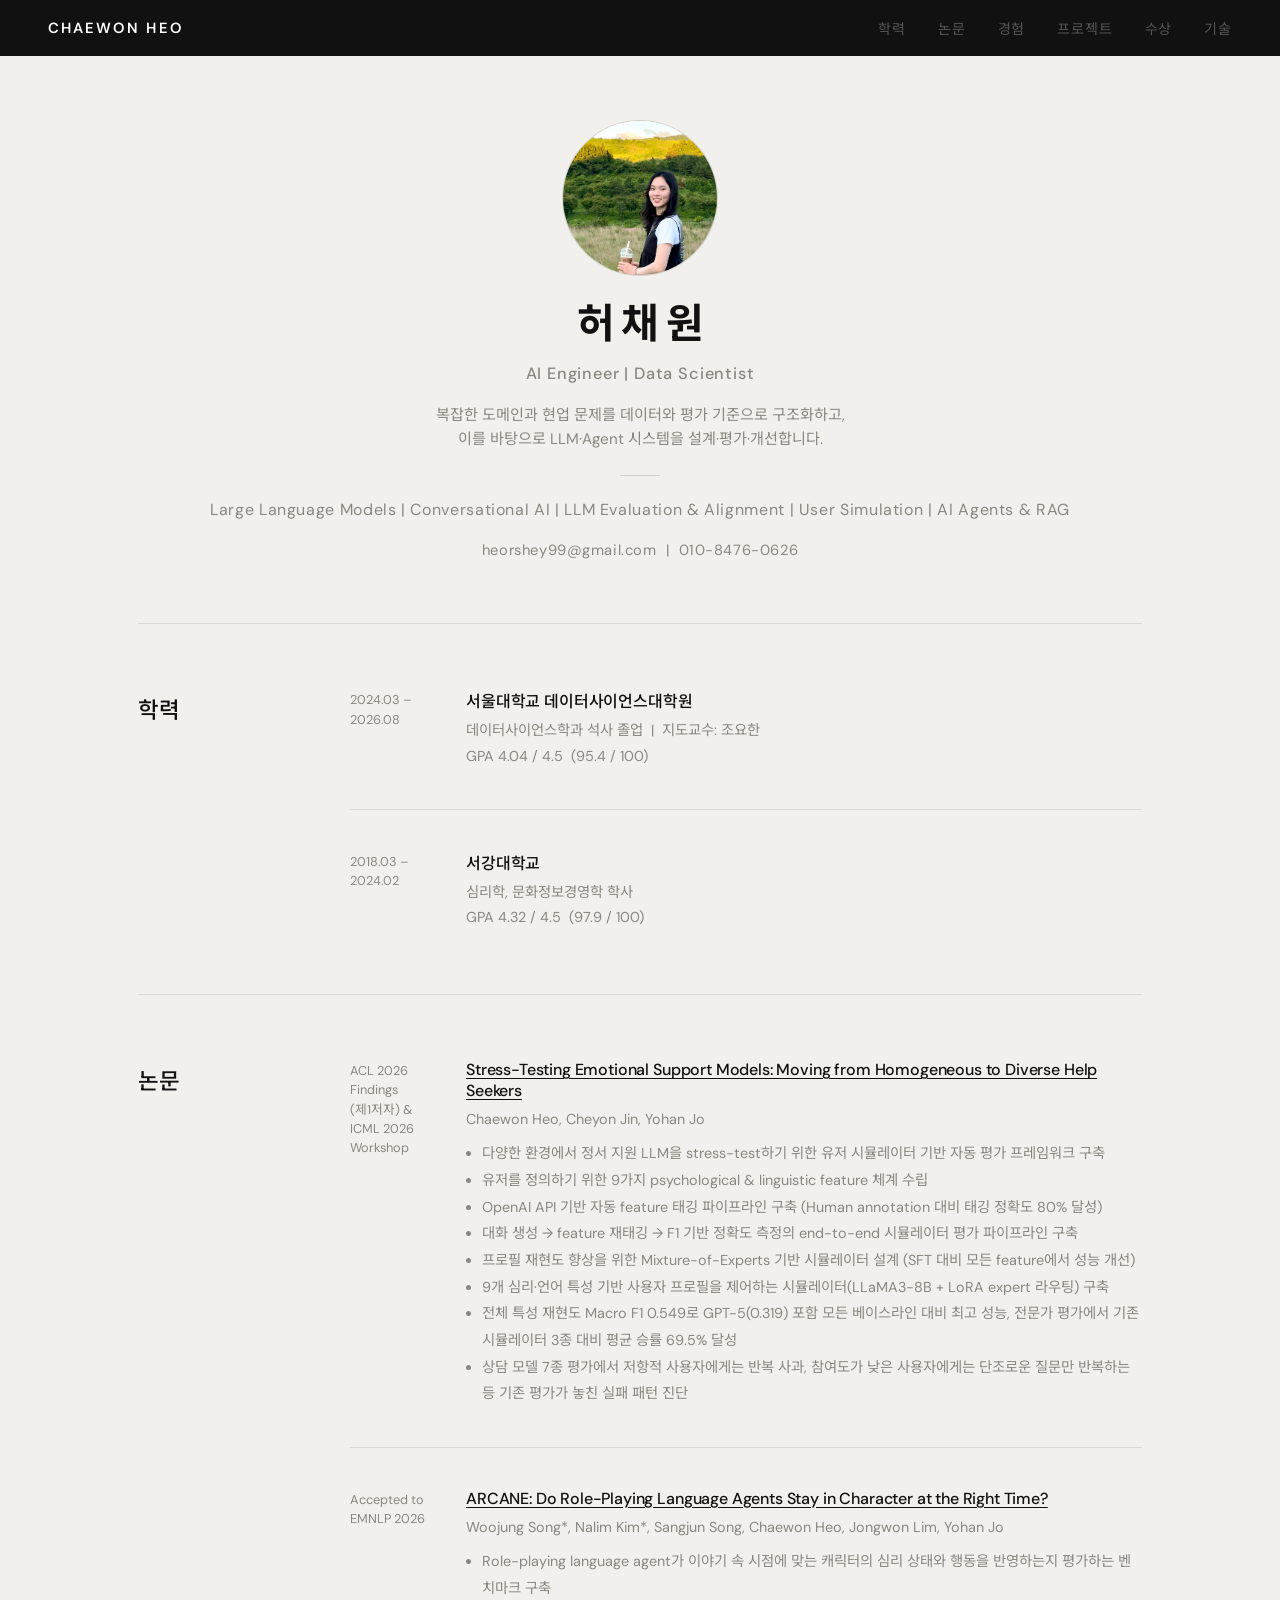
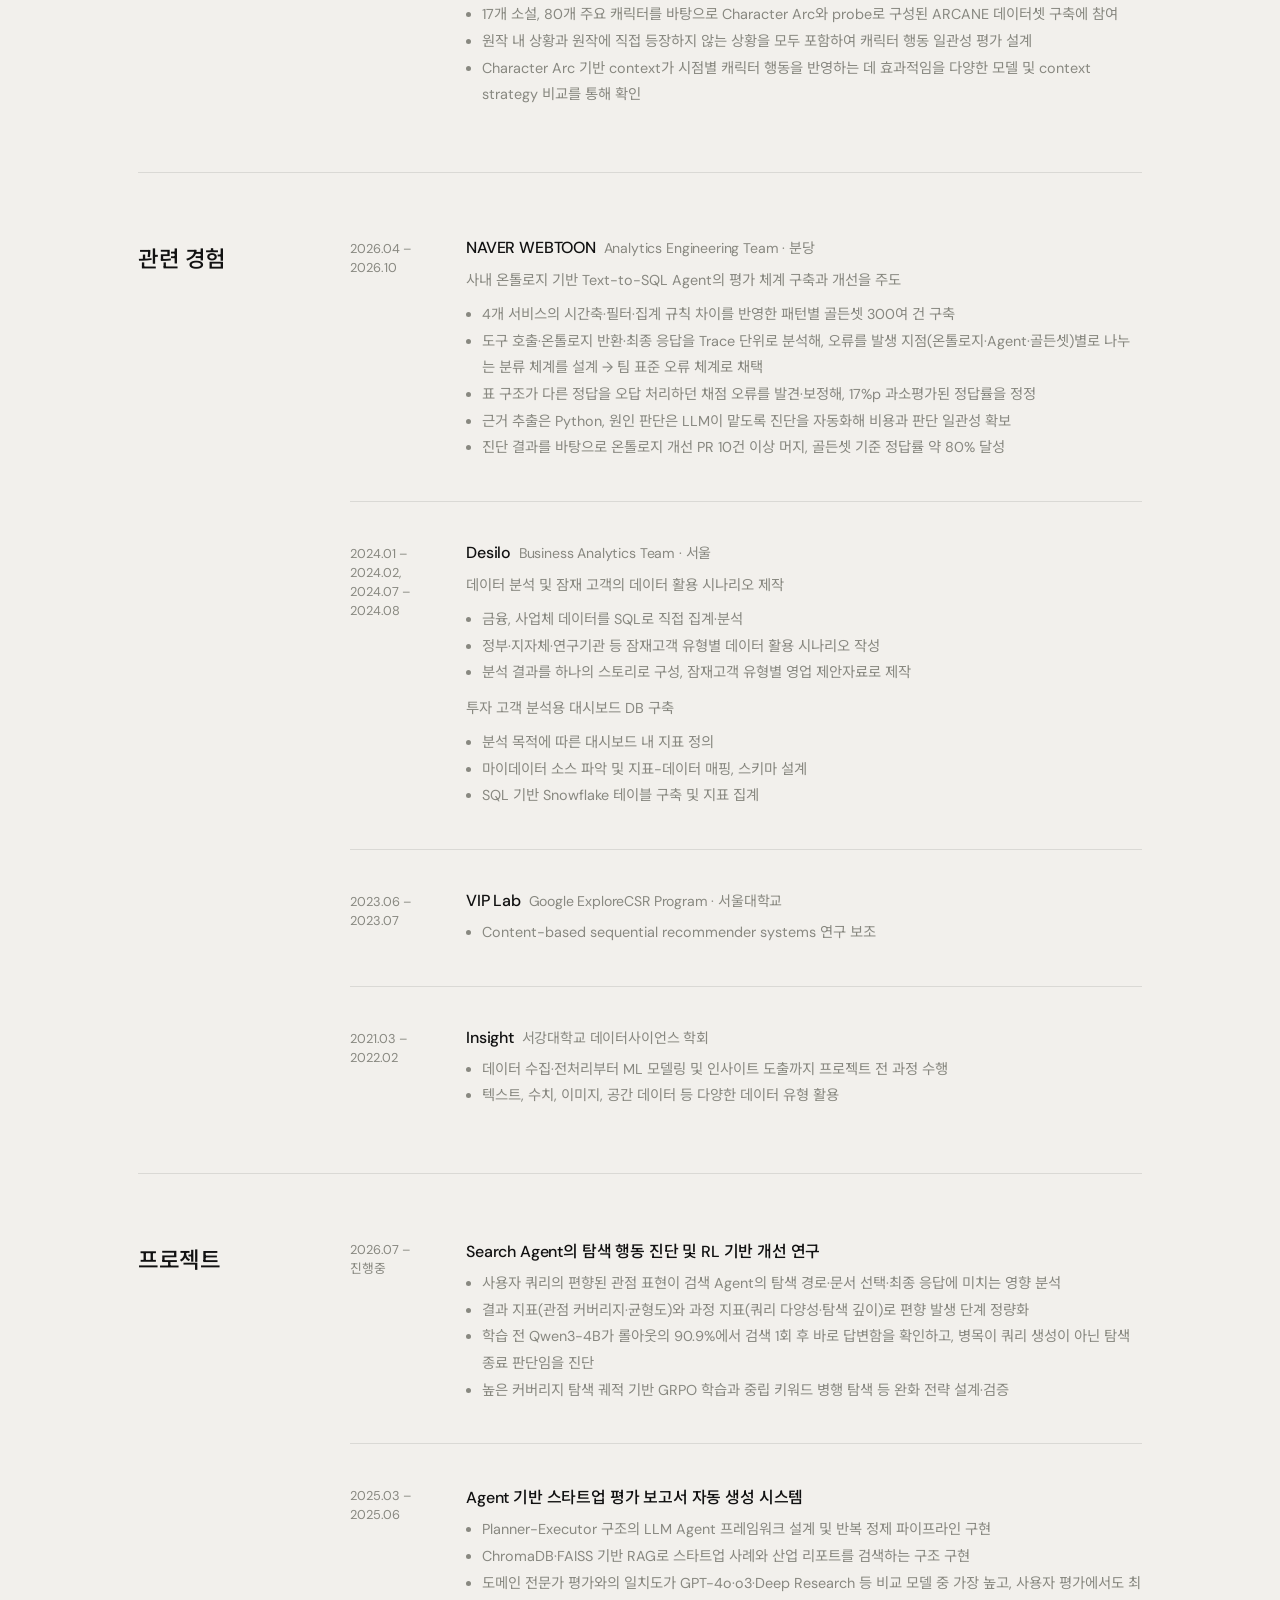
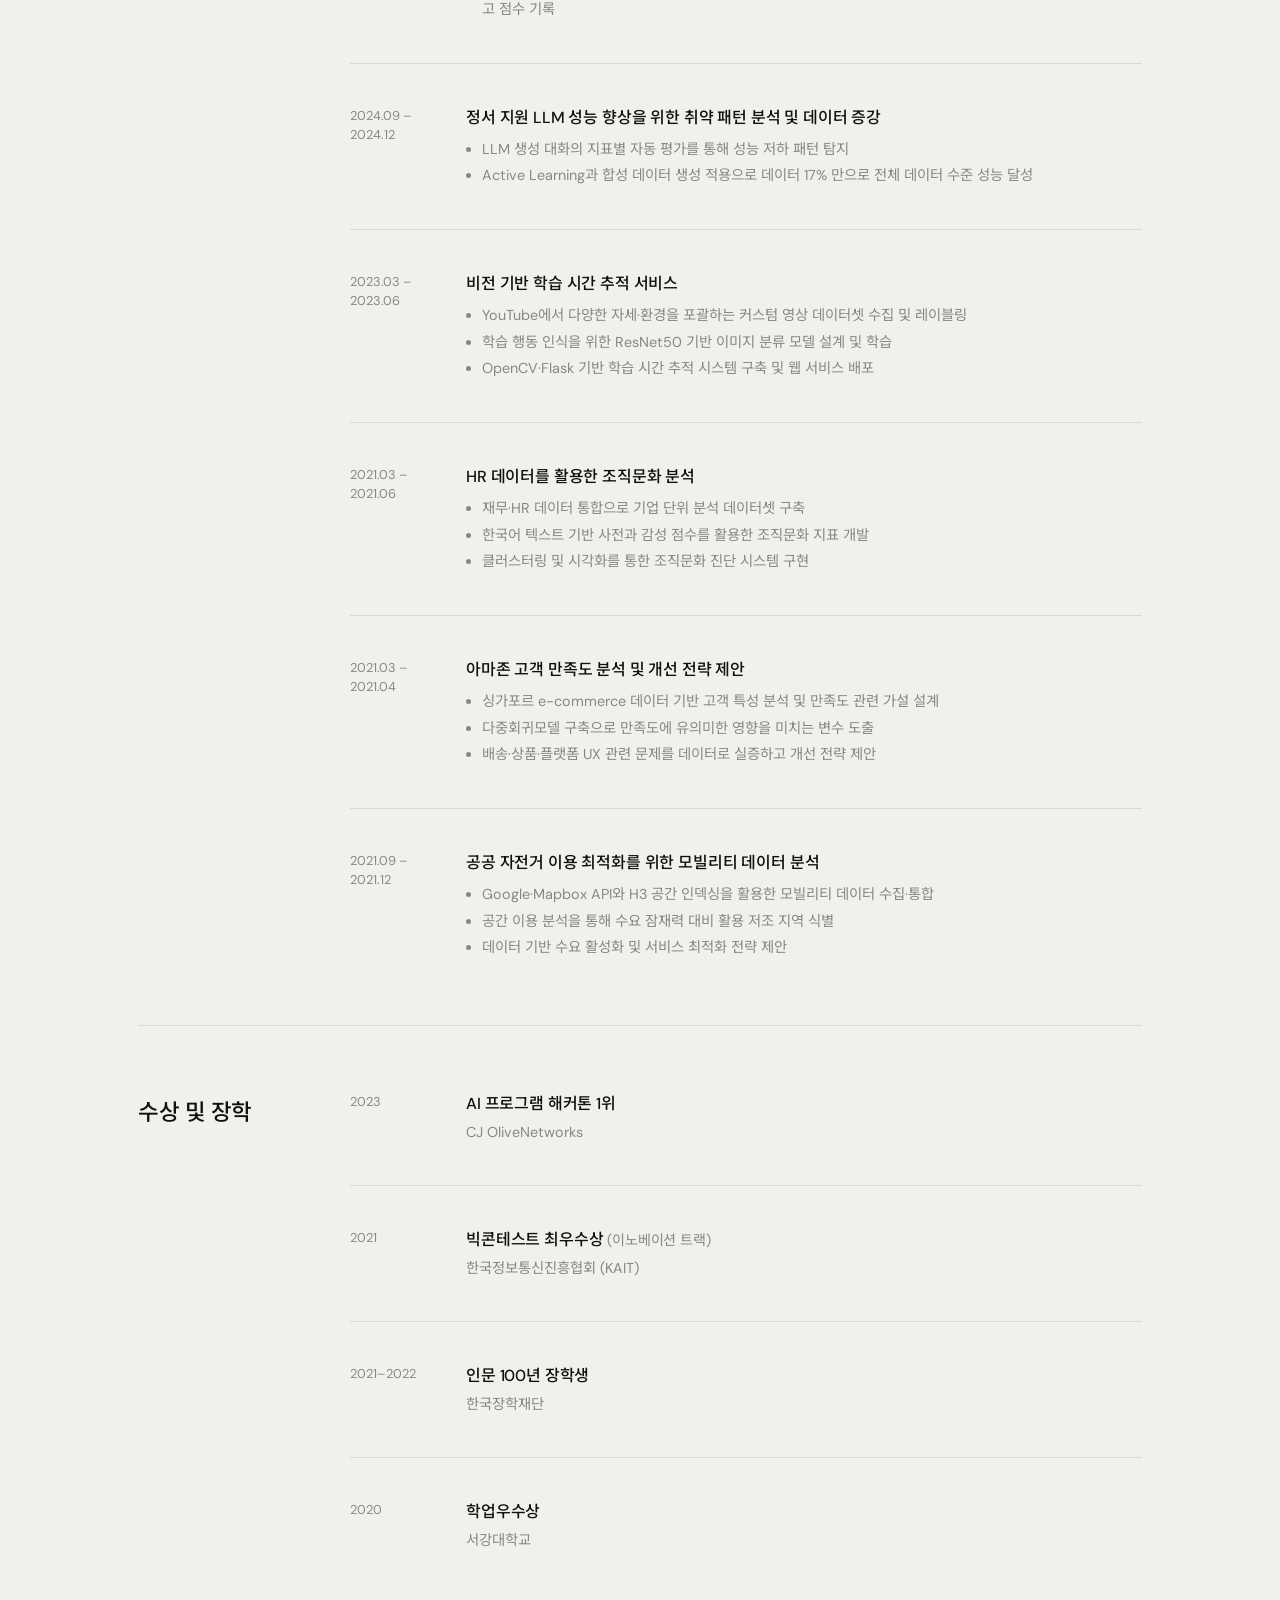
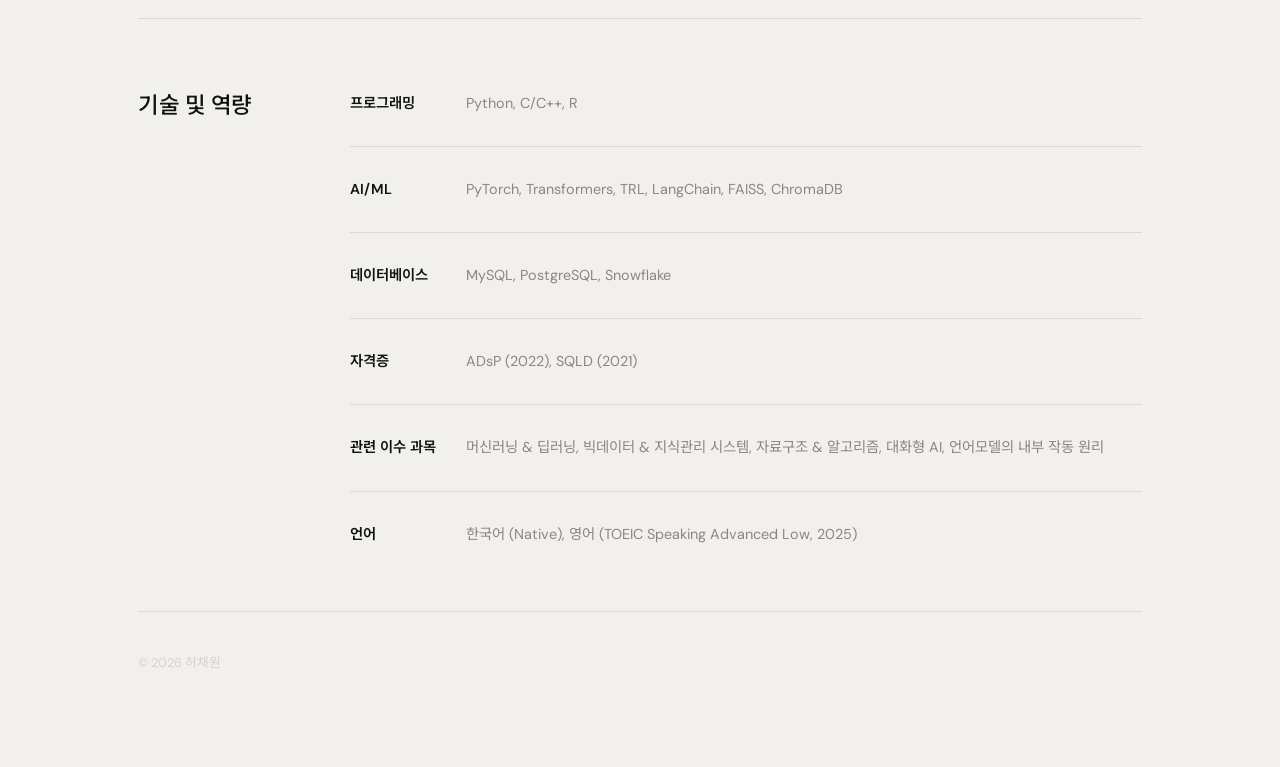
==== commit ea3c29a7: "Update portfolio role title" ====
--- a/index.html
+++ b/index.html
@@ -342,7 +342,7 @@
         <img src="me.png" alt="허채원 프로필 사진" />
       </div>
       <h1 class="hero-name">허 채 원</h1>
-      <p class="hero-role">AI/LLM Engineer | Data Science Researcher</p>
+      <p class="hero-role">AI Engineer | Data Scientist</p>
       <p class="hero-intro">
         복잡한 도메인과 현업 문제를 데이터와 평가 기준으로 구조화하고,<br />이를 바탕으로 LLM·Agent 시스템을 설계·평가·개선합니다.
       </p>
